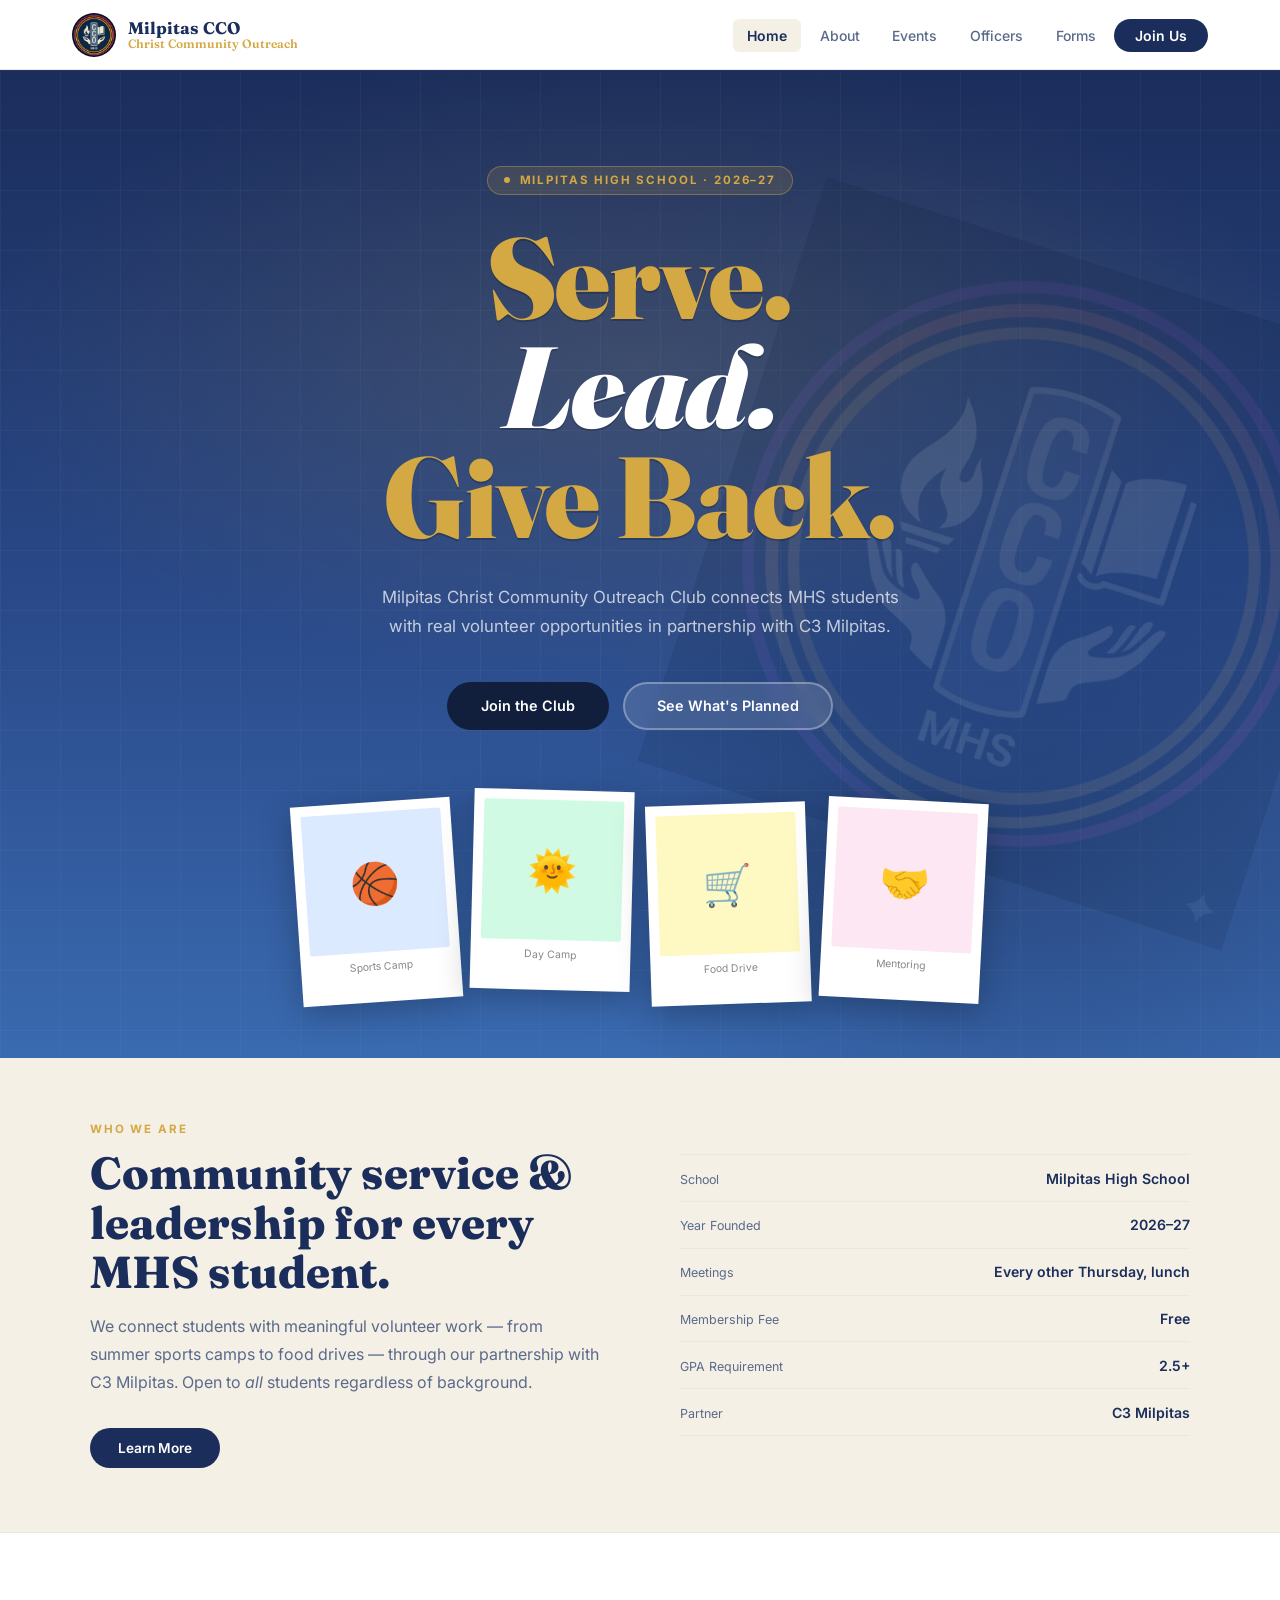
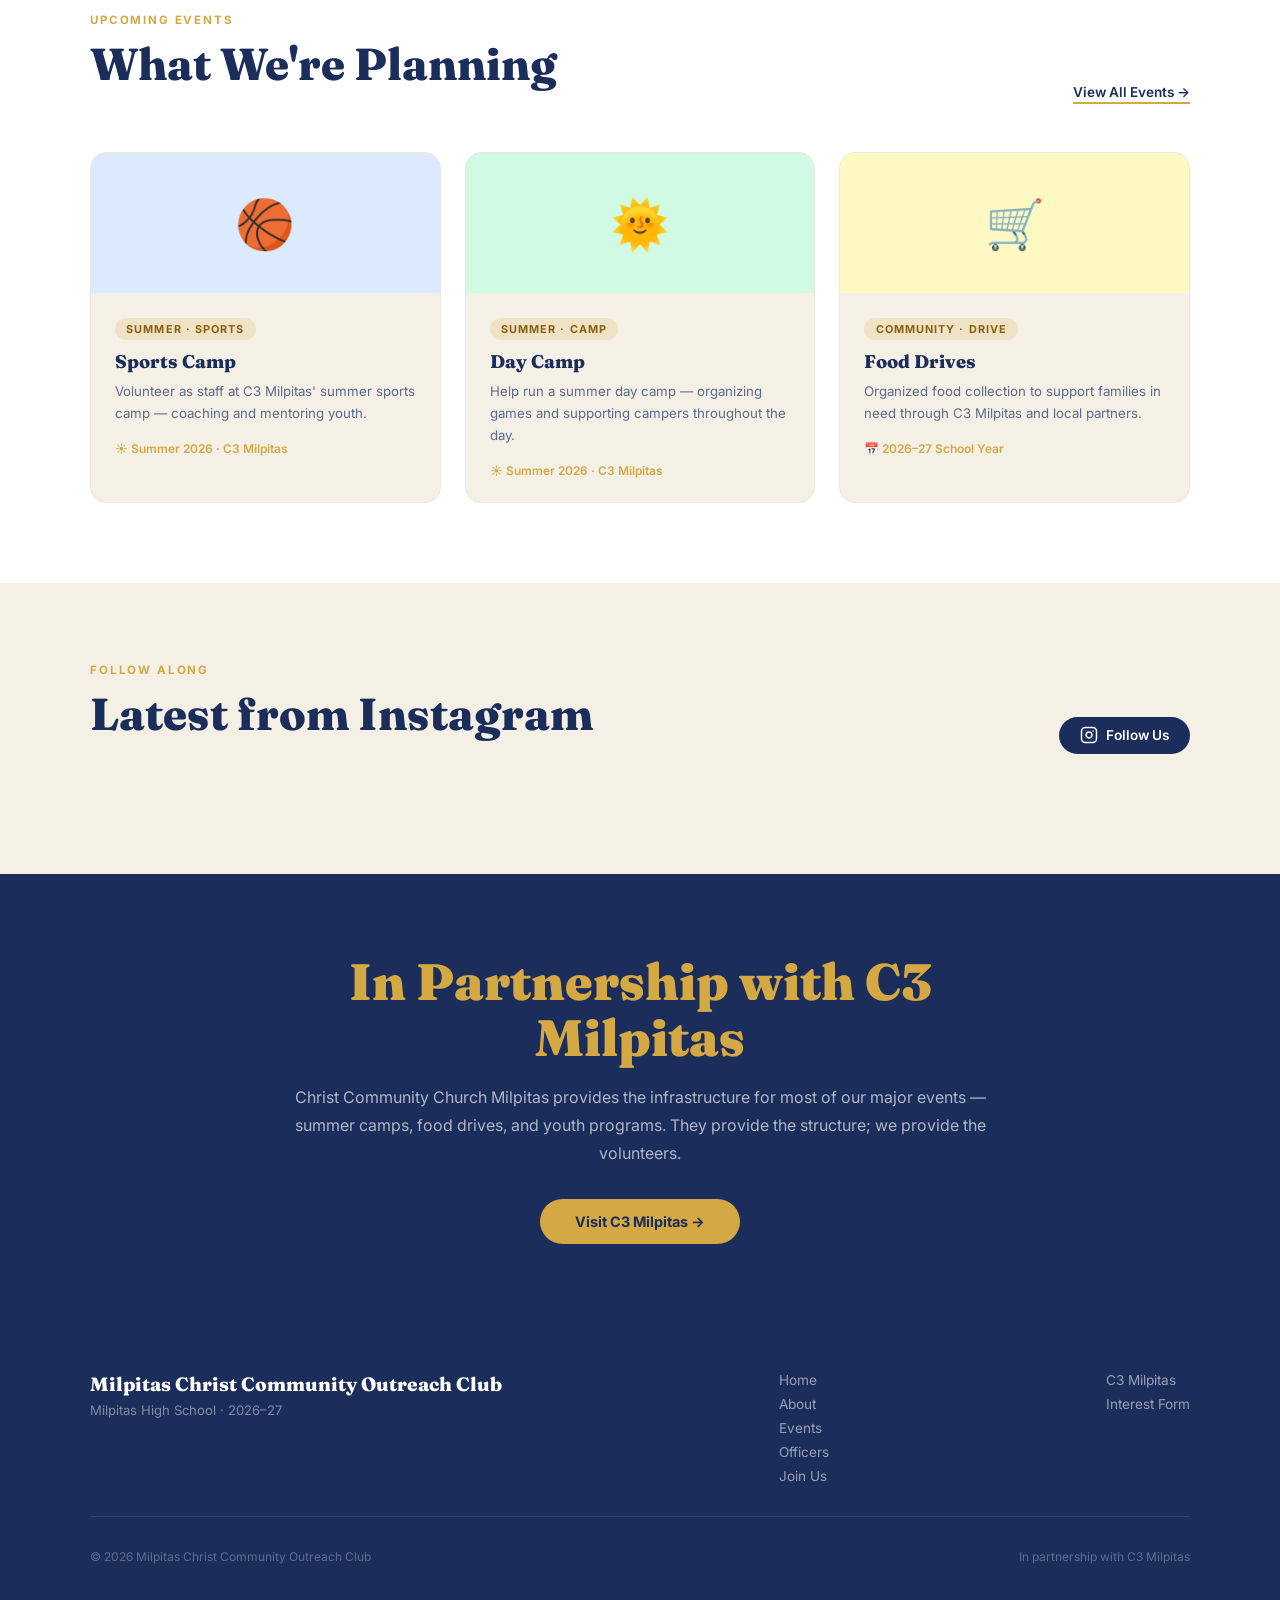
==== index.html @ 33ef975d "Initial commit — Milpitas CCO website" ====
<!DOCTYPE html>
<html lang="en">
<head>
<meta charset="UTF-8"/><meta name="viewport" content="width=device-width,initial-scale=1.0"/>
<title>Milpitas Christ Community Outreach Club</title>
<link rel="preconnect" href="https://fonts.googleapis.com"/>
<link rel="preconnect" href="https://fonts.gstatic.com" crossorigin/>
<link href="https://fonts.googleapis.com/css2?family=Fraunces:ital,opsz,wght@0,9..144,400;0,9..144,700;0,9..144,800;0,9..144,900;1,9..144,700&family=Inter:wght@400;500;600;700&display=swap" rel="stylesheet"/>
<link rel="stylesheet" href="nav.css"/>
<style>
/* ── HOME HERO ── */
.home-hero {
  position: relative; min-height: 100vh;
  display: flex; flex-direction: column; align-items: center; justify-content: center;
  text-align: center; padding: 6rem 2rem 4rem; overflow: hidden;
  background: linear-gradient(180deg, #1b2d5b 0%, #2a4a8a 55%, #3a6ab0 100%);
}
.hero-gradient-overlay {
  position: absolute; inset: 0;
  background:
    radial-gradient(ellipse 80% 50% at 50% 30%, rgba(212,168,67,0.15) 0%, transparent 65%),
    radial-gradient(ellipse 60% 60% at 80% 80%, rgba(27,45,91,0.4) 0%, transparent 60%);
  pointer-events: none;
}
/* subtle grid */
.hero-grid {
  position: absolute; inset: 0;
  background-image: linear-gradient(rgba(255,255,255,0.03) 1px, transparent 1px),
                    linear-gradient(90deg, rgba(255,255,255,0.03) 1px, transparent 1px);
  background-size: 60px 60px;
  pointer-events: none;
}
/* big logo watermark behind hero text */
.hero-bg-logo {
  position: absolute;
  width: clamp(320px, 48vw, 700px);
  height: auto;
  right: -4vw;
  top: 50%;
  transform: translateY(-50%) rotate(18deg);
  opacity: 0.09;
  pointer-events: none;
  user-select: none;
  filter: drop-shadow(0 0 60px rgba(212,168,67,0.25));
}
.hero-eyebrow {
  display: inline-flex; align-items: center; gap: 0.6rem;
  background: rgba(212,168,67,0.15); border: 1px solid rgba(212,168,67,0.4);
  color: var(--gold); font-size: 0.72rem; font-weight: 700;
  letter-spacing: 0.16em; text-transform: uppercase;
  padding: 0.4rem 1rem; border-radius: 999px;
  margin-bottom: 1.75rem; position: relative;
}
.hero-dot { width: 6px; height: 6px; border-radius: 50%; background: var(--gold); }
.home-hero h1 {
  font-family: 'Fraunces', serif;
  font-size: clamp(3.5rem, 9vw, 8rem);
  font-weight: 900; line-height: 0.95; letter-spacing: -0.01em;
  color: var(--gold);
  text-shadow: 0 2px 0 rgba(0,0,0,0.2);
  position: relative; margin-bottom: 0.25rem;
}
.home-hero h1 .line2 { color: #fff; display: block; font-style: italic; }
.home-hero h1 .line3 { color: var(--gold); display: block; }
.hero-sub {
  color: rgba(255,255,255,0.72); font-size: 1.05rem;
  max-width: 520px; line-height: 1.75; margin: 1.75rem auto 0;
  position: relative;
}
.hero-buttons {
  display: flex; gap: 0.875rem; margin-top: 2.5rem;
  justify-content: center; flex-wrap: wrap; position: relative;
}
.btn-navy {
  background: var(--navy-d); color: #fff;
  font-size: 0.9rem; font-weight: 600;
  padding: 0.85rem 2rem; border-radius: 999px;
  text-decoration: none; transition: background 0.2s, transform 0.2s;
  border: 2px solid transparent;
}
.btn-navy:hover { background: #0d1830; transform: translateY(-1px); }
.btn-ghost-white {
  background: rgba(255,255,255,0.12); color: #fff;
  font-size: 0.9rem; font-weight: 600;
  padding: 0.85rem 2rem; border-radius: 999px;
  text-decoration: none; border: 2px solid rgba(255,255,255,0.3);
  transition: background 0.2s, border-color 0.2s, transform 0.2s;
  backdrop-filter: blur(8px);
}
.btn-ghost-white:hover { background: rgba(255,255,255,0.2); border-color: rgba(255,255,255,0.55); transform: translateY(-1px); }

/* polaroid strip */
.polaroid-strip {
  position: relative; display: flex; gap: 1rem;
  justify-content: center; align-items: flex-end;
  margin-top: 4rem; pointer-events: none;
}
.polaroid {
  background: #fff; padding: 0.6rem 0.6rem 1.8rem;
  box-shadow: 0 8px 32px rgba(0,0,0,0.25);
  width: 160px;
}
.polaroid:nth-child(1) { transform: rotate(-4deg) translateY(8px); }
.polaroid:nth-child(2) { transform: rotate(1.5deg) translateY(-4px); }
.polaroid:nth-child(3) { transform: rotate(-2deg) translateY(10px); }
.polaroid:nth-child(4) { transform: rotate(3deg) translateY(6px); }
.polaroid-img {
  width: 100%; aspect-ratio: 1;
  border-radius: 2px; overflow: hidden;
  display: flex; align-items: center; justify-content: center;
  font-size: 2.5rem;
}
.polaroid-label { font-size: 0.65rem; color: #888; text-align: center; margin-top: 0.5rem; font-family: 'Inter', sans-serif; }

/* ── ABOUT STRIP ── */
.about-strip {
  background: var(--cream); padding: 4rem 2rem;
  border-bottom: 1px solid var(--cream2);
}
.about-strip-inner {
  max-width: 1100px; margin: 0 auto;
  display: grid; grid-template-columns: 1fr 1fr; gap: 5rem; align-items: center;
}
.about-strip-text .section-title { margin-bottom: 1rem; }
.about-strip-text .section-desc { margin-bottom: 1.5rem; }
.btn-navy-sm {
  display: inline-block; background: var(--navy); color: #fff;
  font-size: 0.85rem; font-weight: 600;
  padding: 0.75rem 1.75rem; border-radius: 999px;
  text-decoration: none; transition: background 0.2s;
}
.btn-navy-sm:hover { background: var(--navy-d); }
.about-strip-facts { display: flex; flex-direction: column; gap: 0; }
.fact-row {
  display: flex; justify-content: space-between; align-items: baseline;
  padding: 0.9rem 0; border-bottom: 1px solid var(--cream2);
  font-size: 0.88rem;
}
.fact-row:first-child { border-top: 1px solid var(--cream2); }
.fact-label { color: var(--muted); font-size: 0.78rem; }
.fact-val { color: var(--navy); font-weight: 600; text-align: right; max-width: 200px; }

/* ── EVENTS PREVIEW ── */
.events-preview { background: var(--white); padding: 5rem 2rem; }
.events-preview-inner { max-width: 1100px; margin: 0 auto; }
.events-header { display: flex; justify-content: space-between; align-items: flex-end; margin-bottom: 3rem; flex-wrap: wrap; gap: 1rem; }
.view-all { color: var(--navy); font-size: 0.85rem; font-weight: 600; text-decoration: none; border-bottom: 2px solid var(--gold); padding-bottom: 2px; }
.cards-grid { display: grid; grid-template-columns: repeat(3,1fr); gap: 1.5rem; }
.event-card {
  background: var(--cream); border-radius: 16px;
  overflow: hidden;
  transition: transform 0.25s, box-shadow 0.25s;
  border: 1px solid var(--cream2);
}
.event-card:hover { transform: translateY(-6px); box-shadow: 0 20px 48px rgba(27,45,91,0.12); }
.event-card-color {
  height: 140px;
  display: flex; align-items: center; justify-content: center;
  font-size: 3rem;
}
.event-card-body { padding: 1.5rem; }
.event-tag {
  display: inline-block;
  background: rgba(212,168,67,0.2); color: #8a6010;
  font-size: 0.68rem; font-weight: 700; letter-spacing: 0.1em; text-transform: uppercase;
  padding: 0.25rem 0.7rem; border-radius: 999px; margin-bottom: 0.6rem;
}
.event-card-title { font-family: 'Fraunces', serif; font-size: 1.15rem; font-weight: 800; color: var(--navy); margin-bottom: 0.5rem; }
.event-card-desc { font-size: 0.83rem; color: var(--muted); line-height: 1.65; }
.event-card-when { margin-top: 1rem; font-size: 0.75rem; color: var(--gold); font-weight: 600; }

/* ── PARTNER BANNER ── */
.partner-banner {
  background: var(--navy); padding: 5rem 2rem; text-align: center;
}
.partner-banner-inner { max-width: 700px; margin: 0 auto; }
.partner-banner h2 {
  font-family: 'Fraunces', serif;
  font-size: clamp(2rem, 4vw, 3.2rem);
  font-weight: 900; color: var(--gold);
  margin-bottom: 1rem; line-height: 1.1;
}
.partner-banner p { color: rgba(255,255,255,0.65); font-size: 1rem; line-height: 1.75; margin-bottom: 2rem; }
.btn-gold {
  display: inline-block; background: var(--gold); color: var(--navy);
  font-size: 0.9rem; font-weight: 700;
  padding: 0.9rem 2.2rem; border-radius: 999px;
  text-decoration: none; transition: background 0.2s, transform 0.2s;
}
.btn-gold:hover { background: var(--gold-lt); transform: translateY(-1px); }

/* ── INSTAGRAM ── */
.insta-header {
  display: flex; justify-content: space-between; align-items: flex-end;
  margin-bottom: 2.5rem; flex-wrap: wrap; gap: 1rem;
}
.insta-follow-btn {
  display: inline-flex; align-items: center; gap: 0.5rem;
  background: var(--navy); color: #fff;
  font-size: 0.85rem; font-weight: 600;
  padding: 0.6rem 1.3rem; border-radius: 999px;
  text-decoration: none; transition: background 0.2s;
}
.insta-follow-btn:hover { background: var(--navy-d); }
.insta-grid {
  display: grid; grid-template-columns: 1fr 1fr; gap: 1.5rem;
  align-items: start;
}
.insta-embed-wrap {
  border-radius: 16px; overflow: hidden;
  box-shadow: 0 4px 24px rgba(27,45,91,0.1);
}
/* override Instagram iframe default centering */
.insta-embed-wrap .instagram-media {
  margin: 0 !important;
  width: 100% !important;
  max-width: 100% !important;
  border-radius: 16px !important;
}

/* ── RESPONSIVE ── */
@media (max-width: 900px) {
  .about-strip-inner { grid-template-columns: 1fr; gap: 2.5rem; }
  .cards-grid { grid-template-columns: 1fr 1fr; }
  .polaroid-strip { display: none; }
  .insta-grid { grid-template-columns: 1fr; }
}
@media (max-width: 600px) {
  .cards-grid { grid-template-columns: 1fr; }
}
</style>
</head>
<body>

<!-- NAV -->
<nav class="site-nav">
  <div class="nav-inner">
    <a href="index.html" class="nav-logo">
      <img src="logo.png" class="nav-logo-icon" alt="CCO Logo" style="width:44px;height:44px;border-radius:50%;object-fit:cover;background:#1b2d5b;">
      <div class="nav-logo-text">Milpitas CCO <span>Christ Community Outreach</span></div>
    </a>
    <ul class="nav-links">
      <li><a href="index.html" class="active">Home</a></li>
      <li><a href="about.html">About</a></li>
      <li><a href="events.html">Events</a></li>
      <li><a href="officers.html">Officers</a></li>
      <li><a href="forms.html">Forms</a></li>
      <li><a href="join.html" class="nav-cta">Join Us</a></li>
    </ul>
    <button class="nav-hamburger" onclick="document.getElementById('mobileMenu').classList.toggle('open')">
      <span></span><span></span><span></span>
    </button>
  </div>
</nav>
<div class="mobile-menu" id="mobileMenu">
  <a href="index.html">Home</a>
  <a href="about.html">About</a>
  <a href="events.html">Events</a>
  <a href="officers.html">Officers</a>
  <a href="forms.html">Forms</a>
  <a href="join.html">Join Us</a>
</div>

<div class="page-body">

  <!-- HERO -->
  <div class="home-hero">
    <div class="hero-gradient-overlay"></div>
    <div class="hero-grid"></div>
    <!-- Big tilted logo in background -->
    <img src="logo.png" class="hero-bg-logo" alt="" aria-hidden="true"/>
    <div class="hero-eyebrow"><span class="hero-dot"></span>Milpitas High School · 2026–27</div>
    <h1>
      Serve.
      <span class="line2">Lead.</span>
      <span class="line3">Give Back.</span>
    </h1>
    <p class="hero-sub">Milpitas Christ Community Outreach Club connects MHS students with real volunteer opportunities in partnership with C3 Milpitas.</p>
    <div class="hero-buttons">
      <a href="join.html" class="btn-navy">Join the Club</a>
      <a href="events.html" class="btn-ghost-white">See What's Planned</a>
    </div>
    <div class="polaroid-strip">
      <div class="polaroid">
        <div class="polaroid-img" style="background:#dbeafe">🏀</div>
        <div class="polaroid-label">Sports Camp</div>
      </div>
      <div class="polaroid">
        <div class="polaroid-img" style="background:#d1fae5">🌞</div>
        <div class="polaroid-label">Day Camp</div>
      </div>
      <div class="polaroid">
        <div class="polaroid-img" style="background:#fef9c3">🛒</div>
        <div class="polaroid-label">Food Drive</div>
      </div>
      <div class="polaroid">
        <div class="polaroid-img" style="background:#fce7f3">🤝</div>
        <div class="polaroid-label">Mentoring</div>
      </div>
    </div>
  </div>

  <!-- ABOUT STRIP -->
  <div class="about-strip">
    <div class="about-strip-inner">
      <div class="about-strip-text reveal">
        <div class="section-label">Who We Are</div>
        <h2 class="section-title">Community service &amp; leadership for every MHS student.</h2>
        <p class="section-desc">We connect students with meaningful volunteer work — from summer sports camps to food drives — through our partnership with C3 Milpitas. Open to <em>all</em> students regardless of background.</p>
        <a href="about.html" class="btn-navy-sm" style="margin-top:0.5rem">Learn More</a>
      </div>
      <div class="about-strip-facts reveal reveal-delay-2">
        <div class="fact-row"><span class="fact-label">School</span><span class="fact-val">Milpitas High School</span></div>
        <div class="fact-row"><span class="fact-label">Year Founded</span><span class="fact-val">2026–27</span></div>
        <div class="fact-row"><span class="fact-label">Meetings</span><span class="fact-val">Every other Thursday, lunch</span></div>
        <div class="fact-row"><span class="fact-label">Membership Fee</span><span class="fact-val">Free</span></div>
        <div class="fact-row"><span class="fact-label">GPA Requirement</span><span class="fact-val">2.5+</span></div>
        <div class="fact-row"><span class="fact-label">Partner</span><span class="fact-val">C3 Milpitas</span></div>
      </div>
    </div>
  </div>

  <!-- EVENTS PREVIEW -->
  <div class="events-preview">
    <div class="events-preview-inner">
      <div class="events-header reveal">
        <div>
          <div class="section-label">Upcoming Events</div>
          <h2 class="section-title">What We're Planning</h2>
        </div>
        <a href="events.html" class="view-all">View All Events →</a>
      </div>
      <div class="cards-grid">
        <div class="event-card reveal reveal-delay-1">
          <div class="event-card-color" style="background:#dbeafe">🏀</div>
          <div class="event-card-body">
            <div class="event-tag">Summer · Sports</div>
            <div class="event-card-title">Sports Camp</div>
            <div class="event-card-desc">Volunteer as staff at C3 Milpitas' summer sports camp — coaching and mentoring youth.</div>
            <div class="event-card-when">☀ Summer 2026 · C3 Milpitas</div>
          </div>
        </div>
        <div class="event-card reveal reveal-delay-2">
          <div class="event-card-color" style="background:#d1fae5">🌞</div>
          <div class="event-card-body">
            <div class="event-tag">Summer · Camp</div>
            <div class="event-card-title">Day Camp</div>
            <div class="event-card-desc">Help run a summer day camp — organizing games and supporting campers throughout the day.</div>
            <div class="event-card-when">☀ Summer 2026 · C3 Milpitas</div>
          </div>
        </div>
        <div class="event-card reveal reveal-delay-3">
          <div class="event-card-color" style="background:#fef9c3">🛒</div>
          <div class="event-card-body">
            <div class="event-tag">Community · Drive</div>
            <div class="event-card-title">Food Drives</div>
            <div class="event-card-desc">Organized food collection to support families in need through C3 Milpitas and local partners.</div>
            <div class="event-card-when">📅 2026–27 School Year</div>
          </div>
        </div>
      </div>
    </div>
  </div>

  <!-- INSTAGRAM -->
  <div class="section-cream">
    <div class="container">
      <div class="insta-header reveal">
        <div>
          <div class="section-label">Follow Along</div>
          <h2 class="section-title">Latest from Instagram</h2>
        </div>
        <a href="https://www.instagram.com/" target="_blank" rel="noopener" class="insta-follow-btn">
          <svg width="18" height="18" viewBox="0 0 24 24" fill="none" stroke="currentColor" stroke-width="2" stroke-linecap="round" stroke-linejoin="round"><rect x="2" y="2" width="20" height="20" rx="5" ry="5"/><path d="M16 11.37A4 4 0 1 1 12.63 8 4 4 0 0 1 16 11.37z"/><line x1="17.5" y1="6.5" x2="17.51" y2="6.5"/></svg>
          Follow Us
        </a>
      </div>
      <div class="insta-grid reveal reveal-delay-1">
        <div class="insta-embed-wrap">
          <blockquote
            class="instagram-media"
            data-instgrm-captioned
            data-instgrm-permalink="https://www.instagram.com/p/DY83HFmlHMj/"
            data-instgrm-version="14"
            style="background:#FFF;border:0;border-radius:16px;box-shadow:0 4px 24px rgba(27,45,91,0.1);margin:0;max-width:100%;min-width:280px;padding:0;width:100%;">
          </blockquote>
        </div>
        <div class="insta-embed-wrap">
          <blockquote
            class="instagram-media"
            data-instgrm-captioned
            data-instgrm-permalink="https://www.instagram.com/p/DYIO8cVD854/"
            data-instgrm-version="14"
            style="background:#FFF;border:0;border-radius:16px;box-shadow:0 4px 24px rgba(27,45,91,0.1);margin:0;max-width:100%;min-width:280px;padding:0;width:100%;">
          </blockquote>
        </div>
      </div>
    </div>
  </div>

  <!-- PARTNER BANNER -->
  <div class="partner-banner">
    <div class="partner-banner-inner reveal">
      <h2>In Partnership with C3 Milpitas</h2>
      <p>Christ Community Church Milpitas provides the infrastructure for most of our major events — summer camps, food drives, and youth programs. They provide the structure; we provide the volunteers.</p>
      <a href="https://c3milpitas.org" target="_blank" rel="noopener" class="btn-gold">Visit C3 Milpitas →</a>
    </div>
  </div>

  <!-- FOOTER -->
  <footer class="site-footer">
    <div class="footer-inner">
      <div class="footer-brand">
        <div class="footer-name">Milpitas Christ Community Outreach Club</div>
        <p>Milpitas High School · 2026–27</p>
      </div>
      <div class="footer-links">
        <a href="index.html">Home</a>
        <a href="about.html">About</a>
        <a href="events.html">Events</a>
        <a href="officers.html">Officers</a>
        <a href="join.html">Join Us</a>
      </div>
      <div class="footer-links">
        <a href="https://c3milpitas.org" target="_blank">C3 Milpitas</a>
        <a href="https://forms.gle/GYV1B9uts7ayfusT8" target="_blank">Interest Form</a>
      </div>
    </div>
    <div class="footer-bottom">
      <span>© 2026 Milpitas Christ Community Outreach Club</span>
      <span>In partnership with C3 Milpitas</span>
    </div>
  </footer>

</div><!-- /page-body -->

<script>
const io = new IntersectionObserver(entries => {
  entries.forEach(e => { if (e.isIntersecting) { e.target.classList.add('up'); io.unobserve(e.target); } });
}, { threshold: 0.1 });
document.querySelectorAll('.reveal').forEach(el => io.observe(el));
</script>
<script async src="https://www.instagram.com/embed.js" onload="if(window.instgrm) window.instgrm.Embeds.process();"></script>
</body>
</html>
---- nav.css ----
/* ── SHARED NAV + BASE STYLES ── */
*, *::before, *::after { box-sizing: border-box; margin: 0; padding: 0; }

:root {
  --navy:   #1b2d5b;
  --navy-d: #111e3c;
  --gold:   #d4a843;
  --gold-lt:#f0cc6a;
  --cream:  #f5f0e6;
  --cream2: #ede8de;
  --white:  #ffffff;
  --text:   #1b2d5b;
  --muted:  #5a6a8a;
  --border: rgba(27,45,91,0.1);
}

html { scroll-behavior: smooth; }
body {
  font-family: 'Inter', sans-serif;
  background: var(--white);
  color: var(--text);
  -webkit-font-smoothing: antialiased;
  overflow-x: hidden;
}

/* ── NAV ── */
.site-nav {
  position: fixed; top: 0; left: 0; right: 0; z-index: 200;
  background: var(--white);
  border-bottom: 1px solid var(--border);
  height: 70px;
  display: flex; align-items: center;
}
.nav-inner {
  width: 100%; max-width: 1200px; margin: 0 auto;
  padding: 0 2rem;
  display: flex; align-items: center; justify-content: space-between;
}
.nav-logo {
  display: flex; align-items: center; gap: 0.75rem;
  text-decoration: none;
}
.nav-logo-icon {
  width: 44px; height: 44px;
  background: linear-gradient(135deg, var(--navy), var(--navy-d));
  border-radius: 50%;
  display: flex; align-items: center; justify-content: center;
  font-size: 1.3rem;
}
.nav-logo-text {
  font-family: 'Fraunces', serif;
  font-size: 1.05rem; font-weight: 700;
  color: var(--navy); line-height: 1.1;
}
.nav-logo-text span { color: var(--gold); display: block; font-size: 0.75rem; font-weight: 600; }

.nav-links {
  display: flex; align-items: center; gap: 0.25rem; list-style: none;
}
.nav-links a {
  color: var(--muted); text-decoration: none;
  font-size: 0.875rem; font-weight: 500;
  padding: 0.5rem 0.9rem; border-radius: 6px;
  transition: color 0.2s, background 0.2s;
}
.nav-links a:hover, .nav-links a.active {
  color: var(--navy); background: var(--cream);
}
.nav-links a.active { font-weight: 600; }
.nav-cta {
  background: var(--navy) !important;
  color: var(--white) !important;
  border-radius: 999px !important;
  padding: 0.5rem 1.3rem !important;
  font-weight: 600 !important;
  transition: background 0.2s !important;
}
.nav-cta:hover { background: var(--navy-d) !important; }

.nav-hamburger {
  display: none; flex-direction: column; gap: 5px;
  cursor: pointer; padding: 0.5rem; background: none; border: none;
}
.nav-hamburger span {
  display: block; width: 22px; height: 2px;
  background: var(--navy); border-radius: 2px;
  transition: all 0.3s;
}

/* mobile menu */
.mobile-menu {
  display: none; position: fixed; inset: 70px 0 0 0;
  background: var(--white); z-index: 150;
  flex-direction: column; padding: 2rem;
  border-top: 1px solid var(--border);
}
.mobile-menu.open { display: flex; }
.mobile-menu a {
  color: var(--navy); text-decoration: none;
  font-size: 1.2rem; font-weight: 600;
  padding: 1rem 0; border-bottom: 1px solid var(--border);
  font-family: 'Fraunces', serif;
}

/* ── PAGE WRAPPER ── */
.page-body { padding-top: 70px; }

/* ── HERO SHARED ── */
.page-hero {
  background: linear-gradient(160deg, var(--navy) 0%, #2a4a8a 100%);
  padding: 5rem 2rem 4rem;
  text-align: center;
  position: relative; overflow: hidden;
}
.page-hero::before {
  content: ''; position: absolute; inset: 0;
  background: radial-gradient(ellipse 70% 60% at 50% 50%, rgba(212,168,67,0.12) 0%, transparent 70%);
}
.page-hero h1 {
  font-family: 'Fraunces', serif;
  font-size: clamp(2.5rem, 5vw, 4rem);
  font-weight: 900; color: var(--gold);
  position: relative; line-height: 1.05;
}
.page-hero p {
  color: rgba(255,255,255,0.75); font-size: 1.05rem;
  max-width: 500px; margin: 1rem auto 0;
  line-height: 1.7; position: relative;
}

/* ── SECTIONS ── */
.section-white { background: var(--white); padding: 5rem 2rem; }
.section-cream  { background: var(--cream); padding: 5rem 2rem; }
.container { max-width: 1100px; margin: 0 auto; }
.section-label {
  font-size: 0.72rem; font-weight: 700; letter-spacing: 0.16em;
  text-transform: uppercase; color: var(--gold); margin-bottom: 0.75rem;
}
.section-title {
  font-family: 'Fraunces', serif;
  font-size: clamp(1.8rem, 3.5vw, 2.8rem);
  font-weight: 800; color: var(--navy); line-height: 1.1;
  margin-bottom: 1rem;
}
.section-desc {
  color: var(--muted); font-size: 1rem;
  line-height: 1.75; max-width: 560px;
}

/* ── FOOTER ── */
.site-footer {
  background: var(--navy); color: rgba(255,255,255,0.6);
  padding: 3rem 2rem;
}
.footer-inner {
  max-width: 1100px; margin: 0 auto;
  display: flex; justify-content: space-between; align-items: flex-start;
  flex-wrap: wrap; gap: 2rem;
}
.footer-brand .footer-name {
  font-family: 'Fraunces', serif;
  font-size: 1.2rem; font-weight: 800; color: var(--white);
  margin-bottom: 0.35rem;
}
.footer-brand p { font-size: 0.82rem; color: rgba(255,255,255,0.45); }
.footer-links { display: flex; flex-direction: column; gap: 0.5rem; }
.footer-links a {
  color: rgba(255,255,255,0.55); text-decoration: none;
  font-size: 0.85rem; transition: color 0.2s;
}
.footer-links a:hover { color: var(--gold); }
.footer-bottom {
  max-width: 1100px; margin: 2rem auto 0;
  padding-top: 2rem; border-top: 1px solid rgba(255,255,255,0.1);
  font-size: 0.75rem; color: rgba(255,255,255,0.3);
  display: flex; justify-content: space-between; flex-wrap: wrap; gap: 0.5rem;
}

/* ── SCROLL REVEAL ── */
.reveal { opacity: 0; transform: translateY(28px); transition: opacity 0.75s cubic-bezier(.16,1,.3,1), transform 0.75s cubic-bezier(.16,1,.3,1); }
.reveal.up { opacity: 1; transform: none; }
.reveal-delay-1 { transition-delay: 0.1s; }
.reveal-delay-2 { transition-delay: 0.2s; }
.reveal-delay-3 { transition-delay: 0.3s; }
.reveal-delay-4 { transition-delay: 0.4s; }
.reveal-delay-5 { transition-delay: 0.5s; }

/* ── RESPONSIVE ── */
@media (max-width: 768px) {
  .nav-links { display: none; }
  .nav-hamburger { display: flex; }
  .section-white, .section-cream { padding: 3.5rem 1.25rem; }
  .page-hero { padding: 3.5rem 1.25rem 3rem; }
}
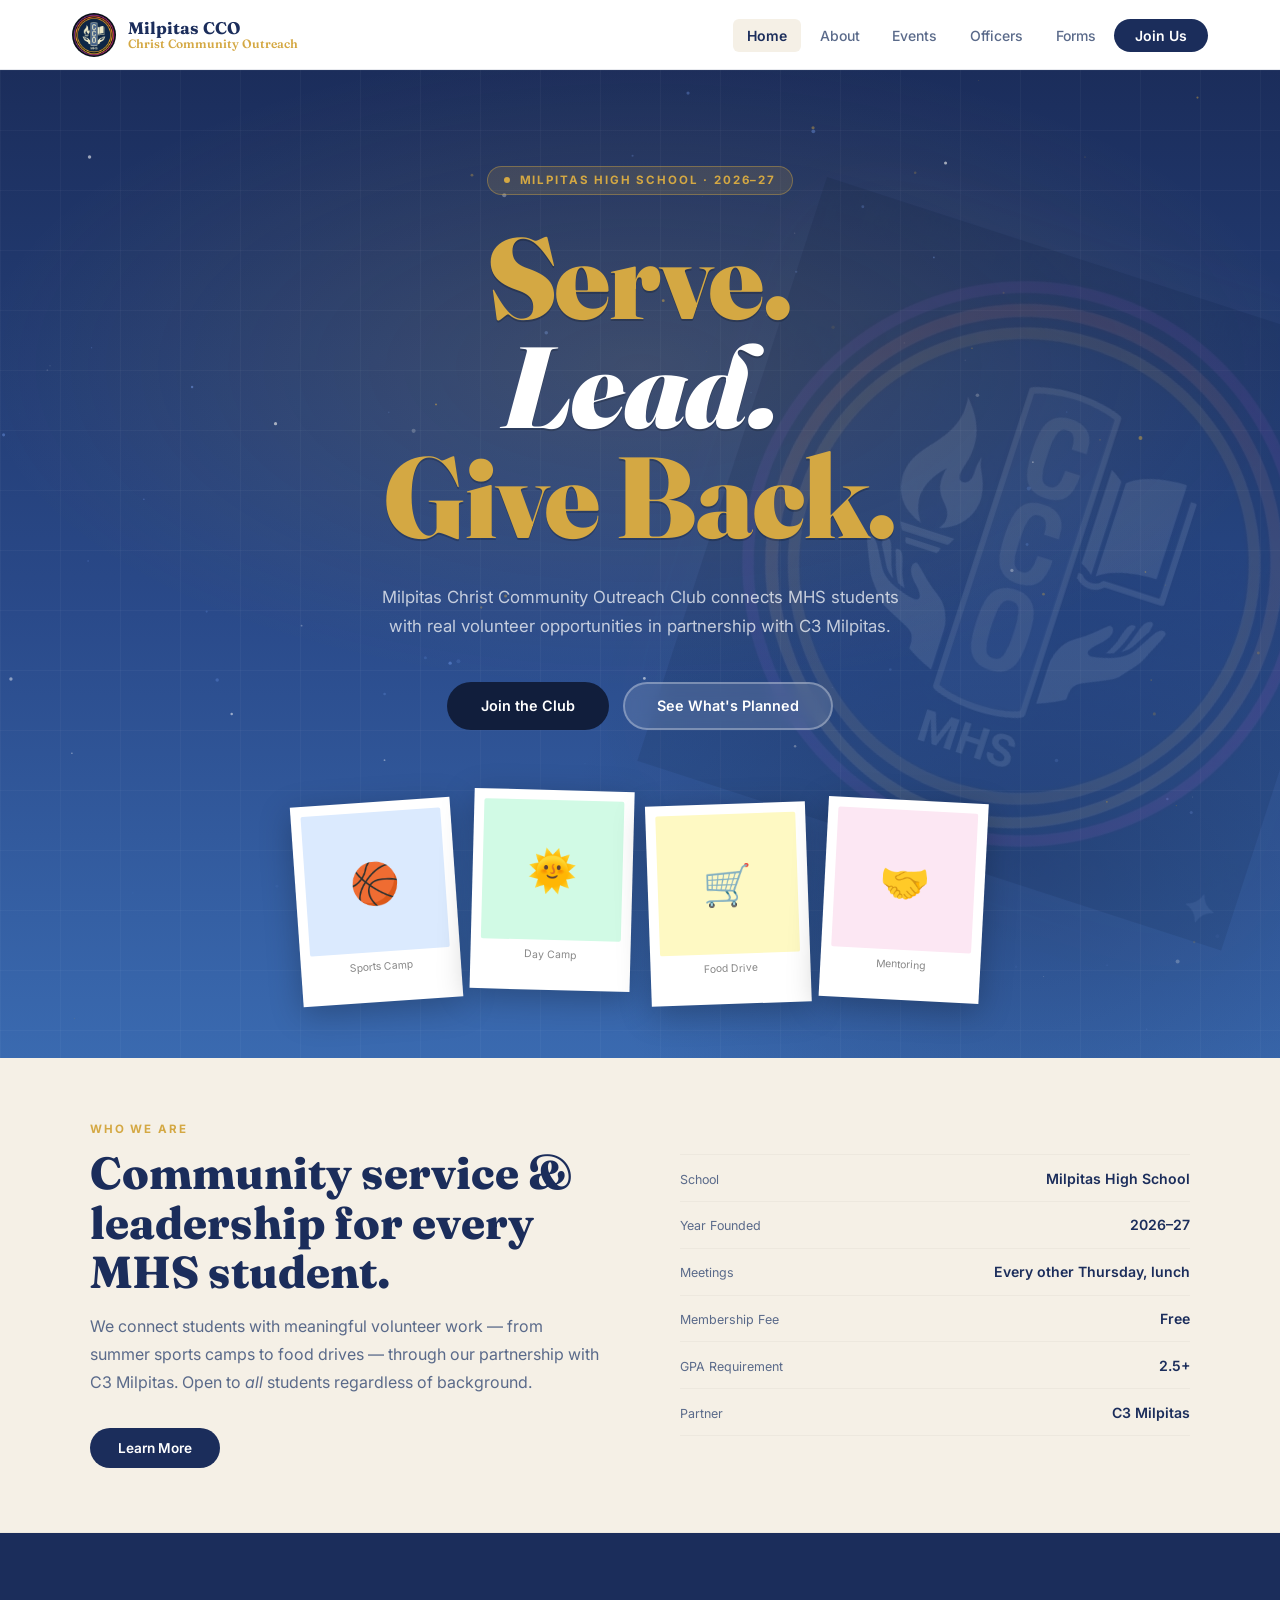
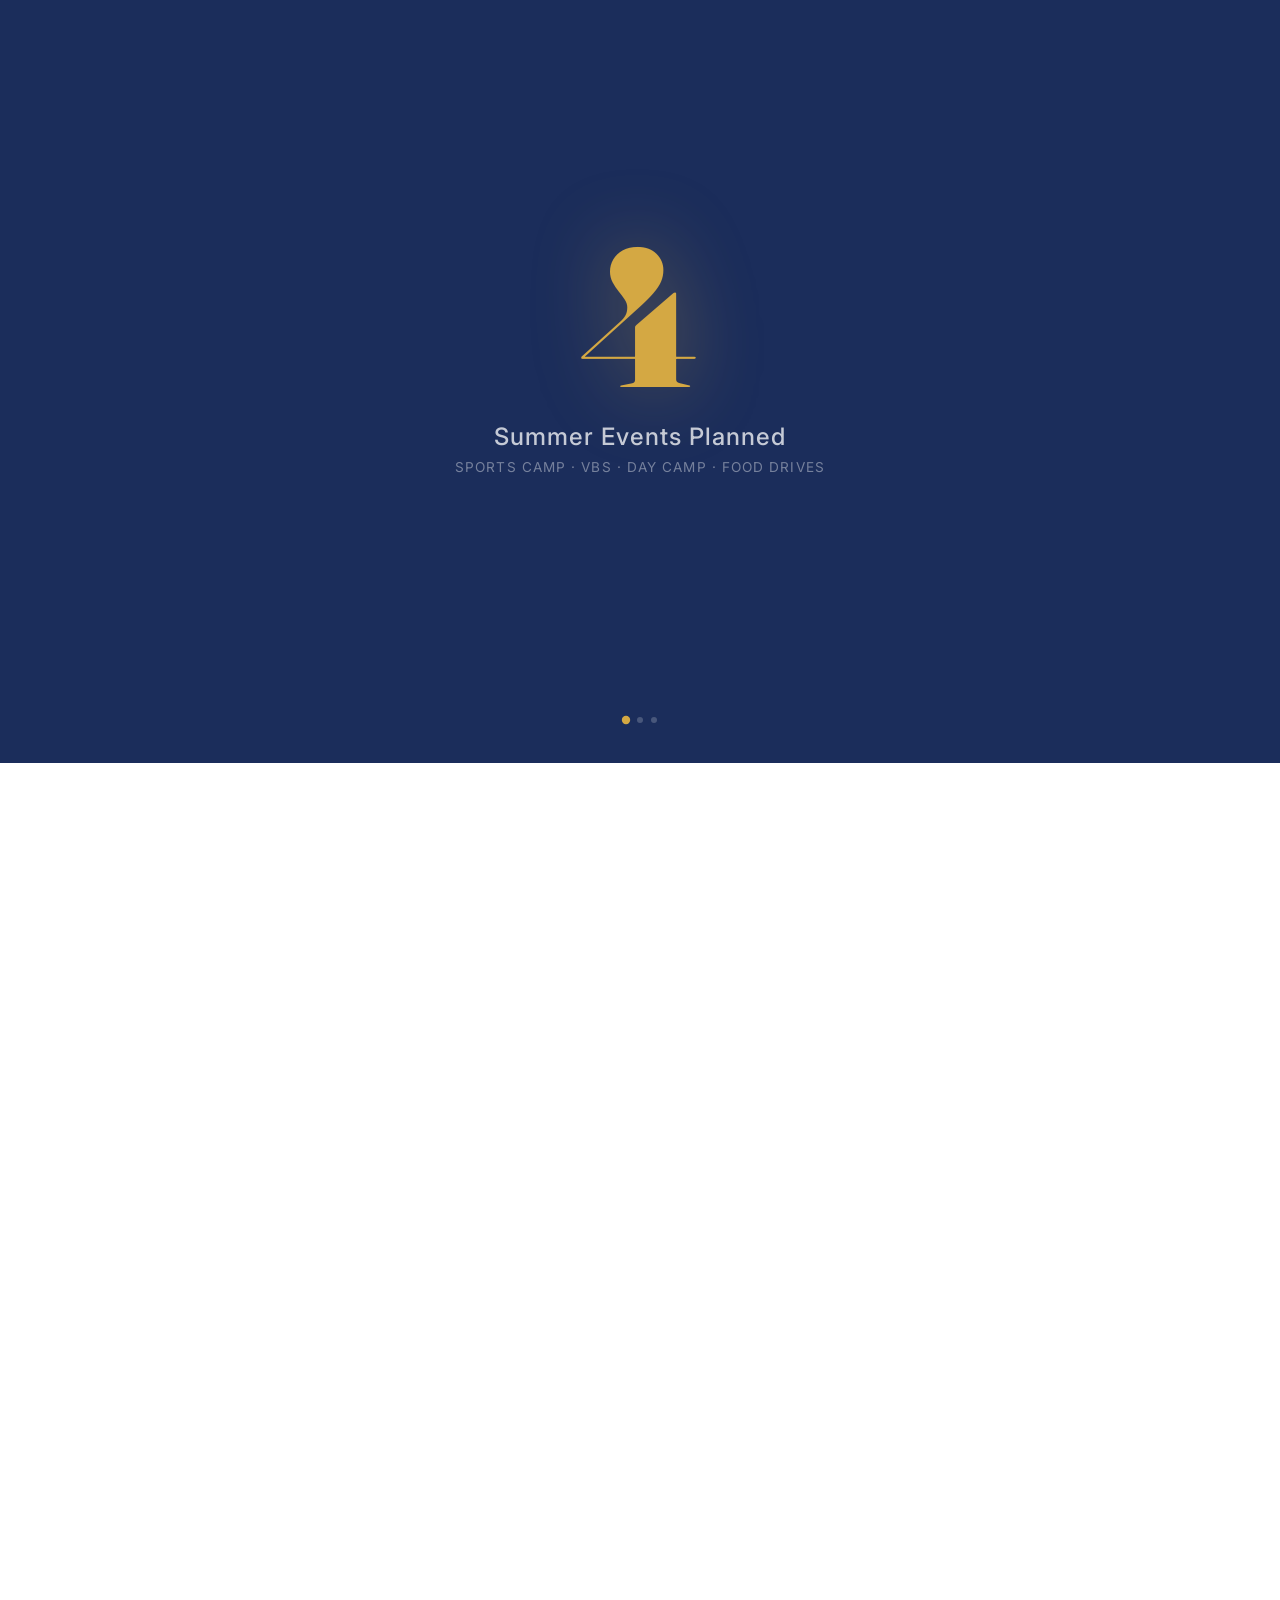
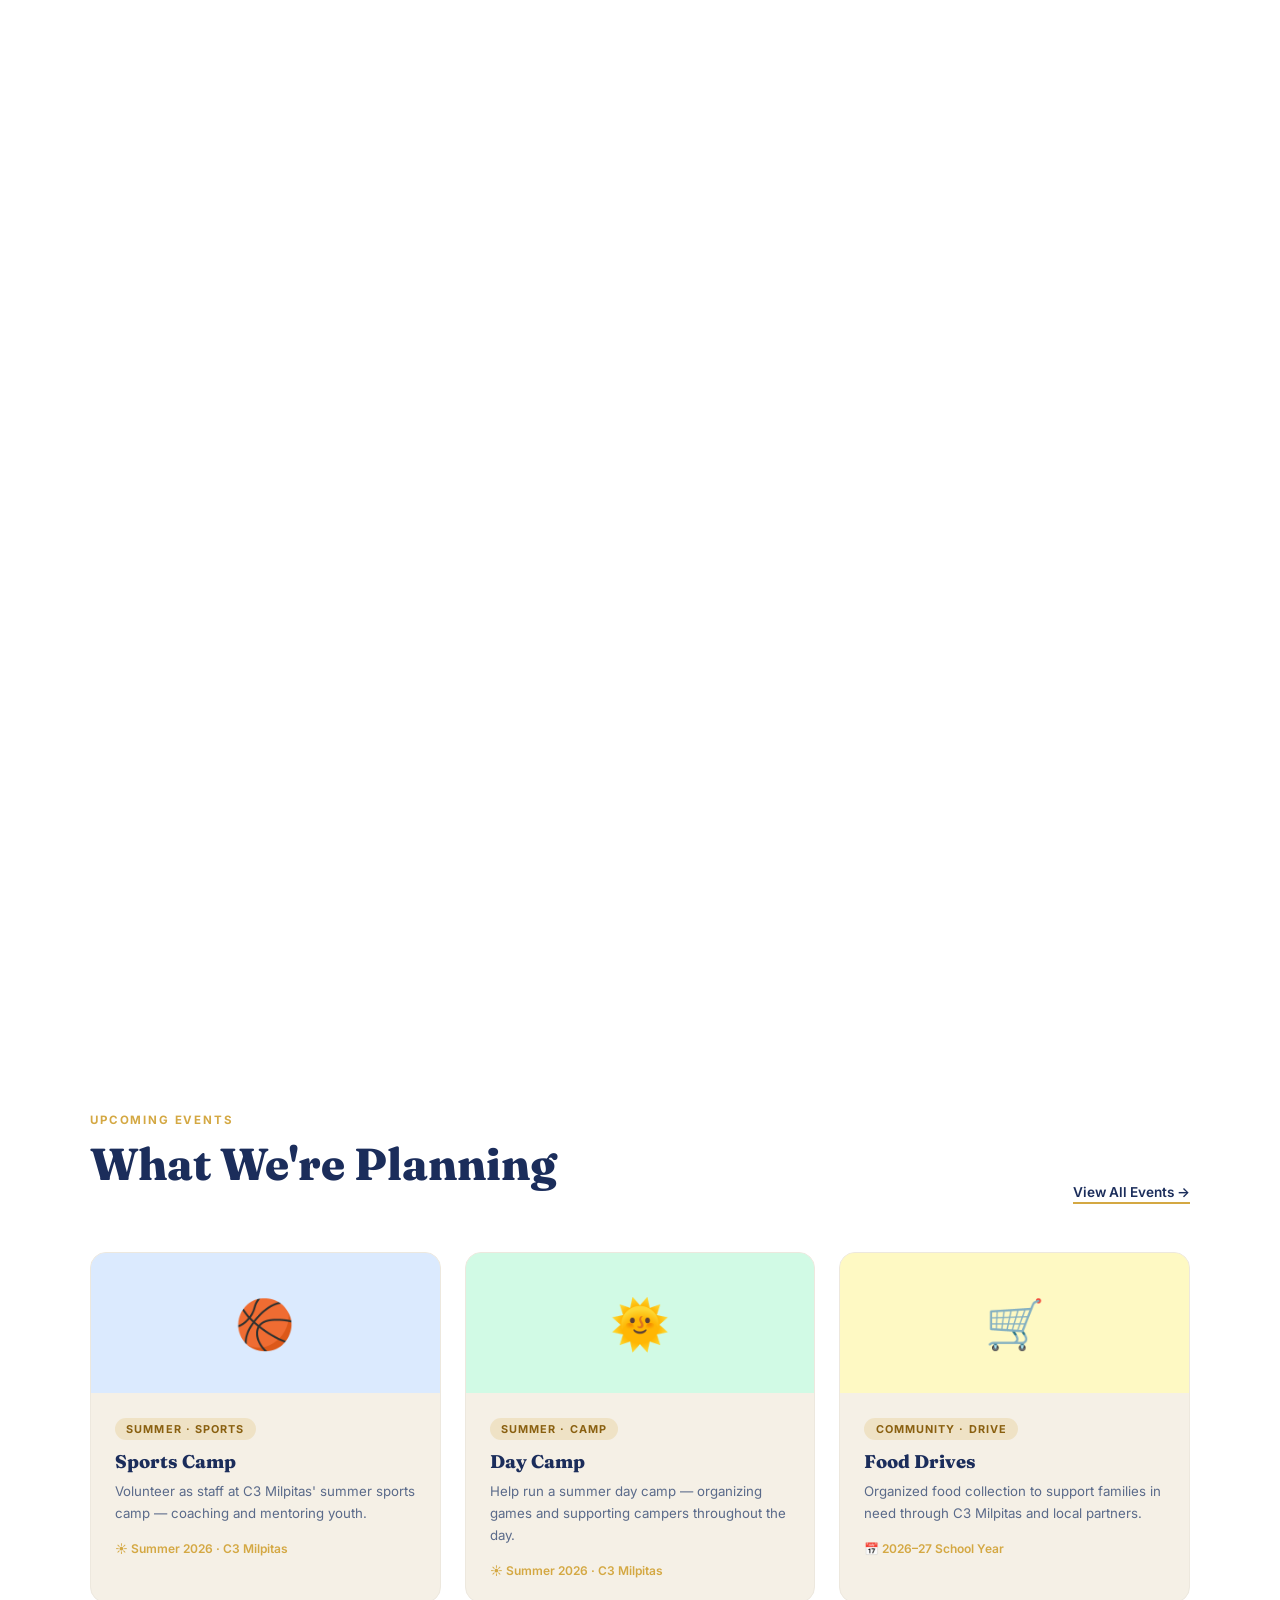
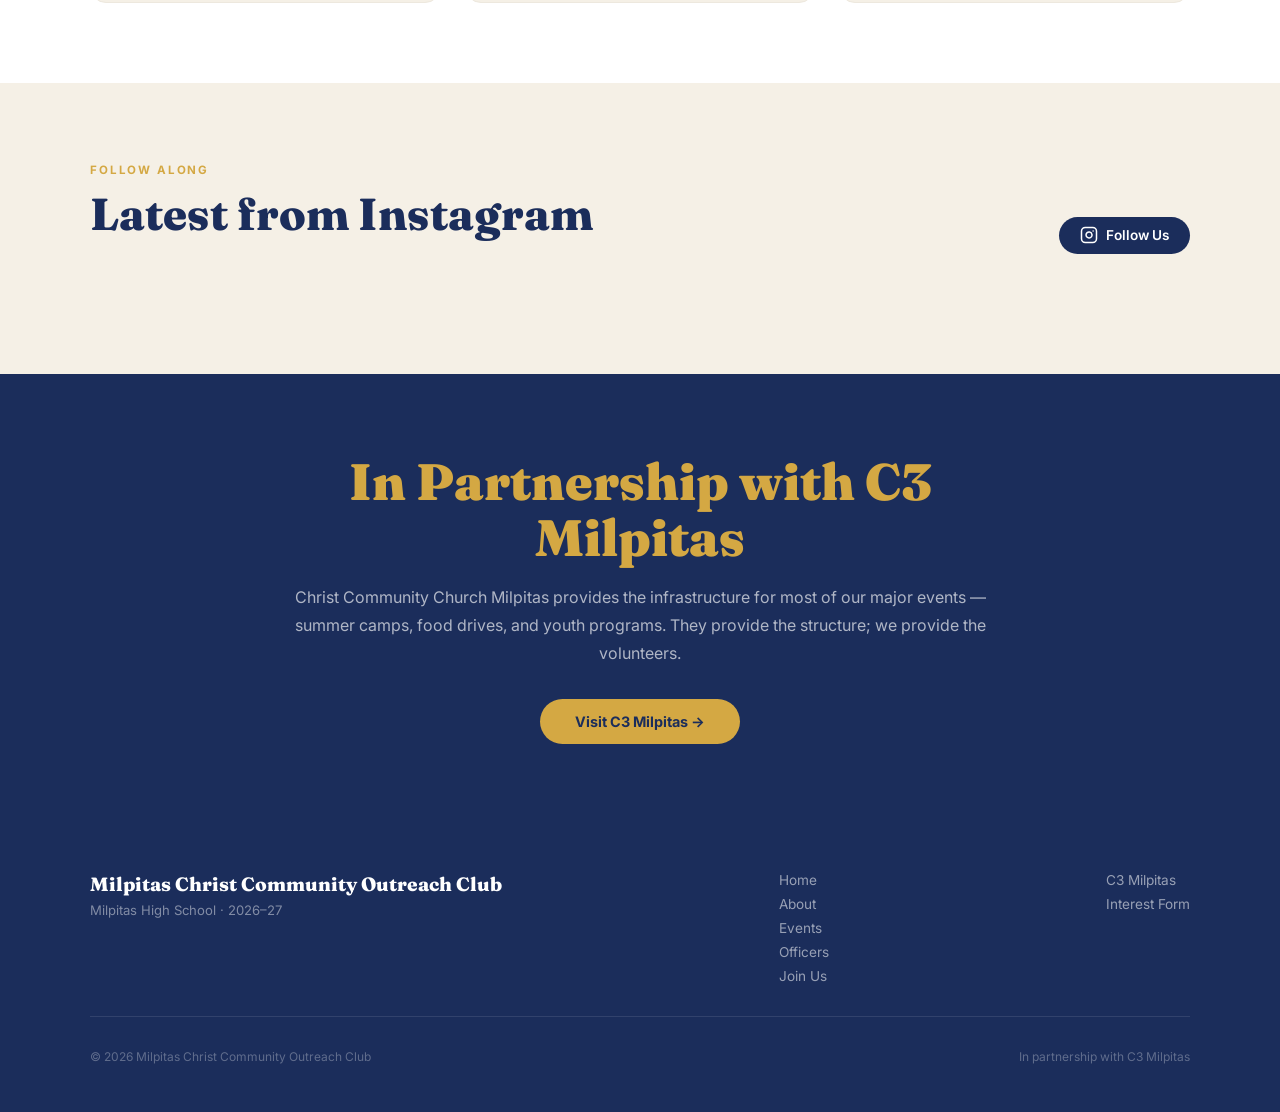
==== commit 670dceb0: "Add canvas particles, mouse parallax, scrollytelling stats, glassmorphism, scroll progress bar" ====
--- a/index.html
+++ b/index.html
@@ -8,6 +8,13 @@
 <link href="https://fonts.googleapis.com/css2?family=Fraunces:ital,opsz,wght@0,9..144,400;0,9..144,700;0,9..144,800;0,9..144,900;1,9..144,700&family=Inter:wght@400;500;600;700&display=swap" rel="stylesheet"/>
 <link rel="stylesheet" href="nav.css"/>
 <style>
+/* ── HERO CANVAS ── */
+.hero-canvas {
+  position: absolute; inset: 0;
+  width: 100%; height: 100%;
+  pointer-events: none; z-index: 0;
+}
+
 /* ── HOME HERO ── */
 .home-hero {
   position: relative; min-height: 100vh;
@@ -233,6 +240,7 @@
 <body>
 
 <!-- NAV -->
+<div class="scroll-progress" id="sp"></div>
 <nav class="site-nav">
   <div class="nav-inner">
     <a href="index.html" class="nav-logo">
@@ -265,6 +273,7 @@
 
   <!-- HERO -->
   <div class="home-hero">
+    <canvas class="hero-canvas" id="heroCanvas"></canvas>
     <div class="hero-gradient-overlay"></div>
     <div class="hero-grid"></div>
     <!-- Big tilted logo in background -->
@@ -320,6 +329,32 @@
     </div>
   </div>
 
+  <!-- SCROLLYTELLING STATS -->
+  <div class="scrolly-section" id="scrollySection">
+    <div class="scrolly-sticky" id="scrollySticky">
+      <div class="scrolly-panel active" id="panel0">
+        <div class="scrolly-num">4</div>
+        <div class="scrolly-label">Summer Events Planned</div>
+        <div class="scrolly-sublabel">Sports Camp · VBS · Day Camp · Food Drives</div>
+      </div>
+      <div class="scrolly-panel" id="panel1">
+        <div class="scrolly-num">20</div>
+        <div class="scrolly-label">Service Hours for Graduation</div>
+        <div class="scrolly-sublabel">All volunteer work counts toward MHS requirement</div>
+      </div>
+      <div class="scrolly-panel" id="panel2">
+        <div class="scrolly-num">$0</div>
+        <div class="scrolly-label">Cost to Join</div>
+        <div class="scrolly-sublabel">Free to join · No dues · No fees · Ever</div>
+      </div>
+      <div class="scrolly-progress">
+        <div class="scrolly-dot active" id="dot0"></div>
+        <div class="scrolly-dot" id="dot1"></div>
+        <div class="scrolly-dot" id="dot2"></div>
+      </div>
+    </div>
+  </div>
+
   <!-- EVENTS PREVIEW -->
   <div class="events-preview">
     <div class="events-preview-inner">
@@ -435,10 +470,126 @@
 </div><!-- /page-body -->
 
 <script>
+/* ── SCROLL REVEAL ── */
 const io = new IntersectionObserver(entries => {
   entries.forEach(e => { if (e.isIntersecting) { e.target.classList.add('up'); io.unobserve(e.target); } });
-}, { threshold: 0.1 });
+}, { threshold: 0.08 });
 document.querySelectorAll('.reveal').forEach(el => io.observe(el));
+
+/* ── NAV GLASS ON SCROLL ── */
+const nav = document.querySelector('.site-nav');
+window.addEventListener('scroll', () => {
+  nav.classList.toggle('scrolled', window.scrollY > 40);
+}, { passive: true });
+
+/* ── CANVAS PARTICLE HERO ── */
+(function() {
+  const canvas = document.getElementById('heroCanvas');
+  if (!canvas) return;
+  const ctx = canvas.getContext('2d');
+  let W, H, particles = [], mouse = { x: -999, y: -999 };
+
+  function resize() {
+    W = canvas.width = canvas.offsetWidth;
+    H = canvas.height = canvas.offsetHeight;
+  }
+  resize();
+  window.addEventListener('resize', resize);
+
+  const COLORS = ['rgba(212,168,67,', 'rgba(255,255,255,', 'rgba(100,140,220,'];
+  function Particle() {
+    this.reset = function() {
+      this.x = Math.random() * W;
+      this.y = Math.random() * H;
+      this.r = Math.random() * 1.8 + 0.3;
+      this.vx = (Math.random() - 0.5) * 0.4;
+      this.vy = (Math.random() - 0.5) * 0.4 - 0.15;
+      this.alpha = Math.random() * 0.5 + 0.1;
+      this.color = COLORS[Math.floor(Math.random() * COLORS.length)];
+    };
+    this.reset();
+  }
+
+  for (let i = 0; i < 110; i++) { const p = new Particle(); particles.push(p); }
+
+  function draw() {
+    ctx.clearRect(0, 0, W, H);
+    particles.forEach(p => {
+      // subtle mouse repel
+      const dx = p.x - mouse.x, dy = p.y - mouse.y;
+      const dist = Math.sqrt(dx*dx + dy*dy);
+      if (dist < 120) {
+        p.vx += dx / dist * 0.06;
+        p.vy += dy / dist * 0.06;
+      }
+      p.vx *= 0.98; p.vy *= 0.98;
+      p.x += p.vx; p.y += p.vy;
+      if (p.x < -10 || p.x > W+10 || p.y < -10 || p.y > H+10) p.reset();
+
+      ctx.beginPath();
+      ctx.arc(p.x, p.y, p.r, 0, Math.PI*2);
+      ctx.fillStyle = p.color + p.alpha + ')';
+      ctx.fill();
+    });
+    requestAnimationFrame(draw);
+  }
+  draw();
+
+  const hero = document.querySelector('.home-hero');
+  if (hero) {
+    hero.addEventListener('mousemove', e => {
+      const rect = hero.getBoundingClientRect();
+      mouse.x = e.clientX - rect.left;
+      mouse.y = e.clientY - rect.top;
+    });
+    hero.addEventListener('mouseleave', () => { mouse.x = -999; mouse.y = -999; });
+  }
+})();
+
+/* ── MOUSE PARALLAX ON HERO CONTENT ── */
+(function() {
+  const hero = document.querySelector('.home-hero');
+  const logo = document.querySelector('.hero-bg-logo');
+  const h1 = document.querySelector('.home-hero h1');
+  const eyebrow = document.querySelector('.hero-eyebrow');
+  if (!hero) return;
+
+  hero.addEventListener('mousemove', e => {
+    const rect = hero.getBoundingClientRect();
+    const cx = rect.width / 2, cy = rect.height / 2;
+    const dx = (e.clientX - rect.left - cx) / cx;
+    const dy = (e.clientY - rect.top - cy) / cy;
+
+    if (logo) logo.style.transform = `translateY(-50%) rotate(18deg) translate(${dx*18}px, ${dy*18}px)`;
+    if (h1) h1.style.transform = `translate(${dx * -6}px, ${dy * -6}px)`;
+    if (eyebrow) eyebrow.style.transform = `translate(${dx * -10}px, ${dy * -10}px)`;
+  });
+  hero.addEventListener('mouseleave', () => {
+    if (logo) logo.style.transform = '';
+    if (h1) h1.style.transform = '';
+    if (eyebrow) eyebrow.style.transform = '';
+  });
+})();
+
+/* ── SCROLLYTELLING ── */
+(function() {
+  const section = document.getElementById('scrollySection');
+  if (!section) return;
+  const panels = document.querySelectorAll('.scrolly-panel');
+  const dots = document.querySelectorAll('.scrolly-dot');
+  const total = panels.length;
+
+  function update() {
+    const rect = section.getBoundingClientRect();
+    const progress = Math.max(0, Math.min(1, -rect.top / (rect.height - window.innerHeight)));
+    const idx = Math.min(total - 1, Math.floor(progress * total));
+
+    panels.forEach((p, i) => p.classList.toggle('active', i === idx));
+    dots.forEach((d, i) => d.classList.toggle('active', i === idx));
+  }
+  window.addEventListener('scroll', update, { passive: true });
+  update();
+})();
 </script>
 <script async src="https://www.instagram.com/embed.js" onload="if(window.instgrm) window.instgrm.Embeds.process();"></script>
 </body>
--- a/nav.css
+++ b/nav.css
@@ -177,13 +177,117 @@
 }
 
 /* ── SCROLL REVEAL ── */
-.reveal { opacity: 0; transform: translateY(28px); transition: opacity 0.75s cubic-bezier(.16,1,.3,1), transform 0.75s cubic-bezier(.16,1,.3,1); }
+.reveal { opacity: 0; transform: translateY(36px); transition: opacity 0.9s cubic-bezier(.16,1,.3,1), transform 0.9s cubic-bezier(.16,1,.3,1); }
 .reveal.up { opacity: 1; transform: none; }
-.reveal-delay-1 { transition-delay: 0.1s; }
-.reveal-delay-2 { transition-delay: 0.2s; }
-.reveal-delay-3 { transition-delay: 0.3s; }
-.reveal-delay-4 { transition-delay: 0.4s; }
-.reveal-delay-5 { transition-delay: 0.5s; }
+.reveal-delay-1 { transition-delay: 0.12s; }
+.reveal-delay-2 { transition-delay: 0.22s; }
+.reveal-delay-3 { transition-delay: 0.34s; }
+.reveal-delay-4 { transition-delay: 0.46s; }
+.reveal-delay-5 { transition-delay: 0.58s; }
+
+/* ── GLASSMORPHISM CARDS ── */
+.glass-card {
+  background: rgba(255,255,255,0.07);
+  backdrop-filter: blur(16px);
+  -webkit-backdrop-filter: blur(16px);
+  border: 1px solid rgba(255,255,255,0.13);
+  border-radius: 20px;
+  box-shadow: 0 8px 32px rgba(0,0,0,0.25), inset 0 1px 0 rgba(255,255,255,0.1);
+  transition: box-shadow 0.3s, transform 0.3s, border-color 0.3s;
+}
+.glass-card:hover {
+  box-shadow: 0 20px 60px rgba(0,0,0,0.35), 0 0 0 1px rgba(212,168,67,0.3), inset 0 1px 0 rgba(255,255,255,0.15);
+  transform: translateY(-5px);
+  border-color: rgba(212,168,67,0.25);
+}
+
+/* ── SCROLLYTELLING ── */
+.scrolly-section {
+  position: relative;
+  height: 300vh;
+}
+.scrolly-sticky {
+  position: sticky;
+  top: 70px;
+  height: calc(100vh - 70px);
+  display: flex;
+  align-items: center;
+  justify-content: center;
+  overflow: hidden;
+  background: var(--navy);
+}
+.scrolly-panel {
+  position: absolute;
+  inset: 0;
+  display: flex;
+  align-items: center;
+  justify-content: center;
+  flex-direction: column;
+  text-align: center;
+  padding: 2rem;
+  opacity: 0;
+  transform: translateY(40px);
+  transition: opacity 0.6s ease, transform 0.6s ease;
+  pointer-events: none;
+}
+.scrolly-panel.active {
+  opacity: 1;
+  transform: none;
+  pointer-events: auto;
+}
+.scrolly-num {
+  font-family: 'Fraunces', serif;
+  font-size: clamp(5rem, 15vw, 12rem);
+  font-weight: 900;
+  color: var(--gold);
+  line-height: 1;
+  text-shadow: 0 0 80px rgba(212,168,67,0.4);
+}
+.scrolly-label {
+  font-size: clamp(1rem, 2.5vw, 1.5rem);
+  color: rgba(255,255,255,0.75);
+  margin-top: 0.5rem;
+  font-weight: 500;
+  letter-spacing: 0.04em;
+}
+.scrolly-sublabel {
+  font-size: 0.85rem;
+  color: rgba(255,255,255,0.4);
+  margin-top: 0.5rem;
+  letter-spacing: 0.08em;
+  text-transform: uppercase;
+}
+.scrolly-progress {
+  position: absolute;
+  bottom: 2.5rem;
+  left: 50%;
+  transform: translateX(-50%);
+  display: flex;
+  gap: 0.5rem;
+}
+.scrolly-dot {
+  width: 6px; height: 6px; border-radius: 50%;
+  background: rgba(255,255,255,0.2);
+  transition: background 0.3s, transform 0.3s;
+}
+.scrolly-dot.active { background: var(--gold); transform: scale(1.4); }
+
+/* ── NAV GLASS on scroll ── */
+.site-nav.scrolled {
+  background: rgba(255,255,255,0.92);
+  backdrop-filter: blur(20px);
+  -webkit-backdrop-filter: blur(20px);
+  box-shadow: 0 1px 20px rgba(27,45,91,0.08);
+}
+
+/* ── SCROLL PROGRESS BAR ── */
+.scroll-progress {
+  position: fixed; top: 0; left: 0; z-index: 300;
+  height: 3px; width: 0%;
+  background: linear-gradient(90deg, var(--gold), #f0cc6a);
+  transition: width 0.05s linear;
+  box-shadow: 0 0 10px rgba(212,168,67,0.6);
+}
 
 /* ── RESPONSIVE ── */
 @media (max-width: 768px) {
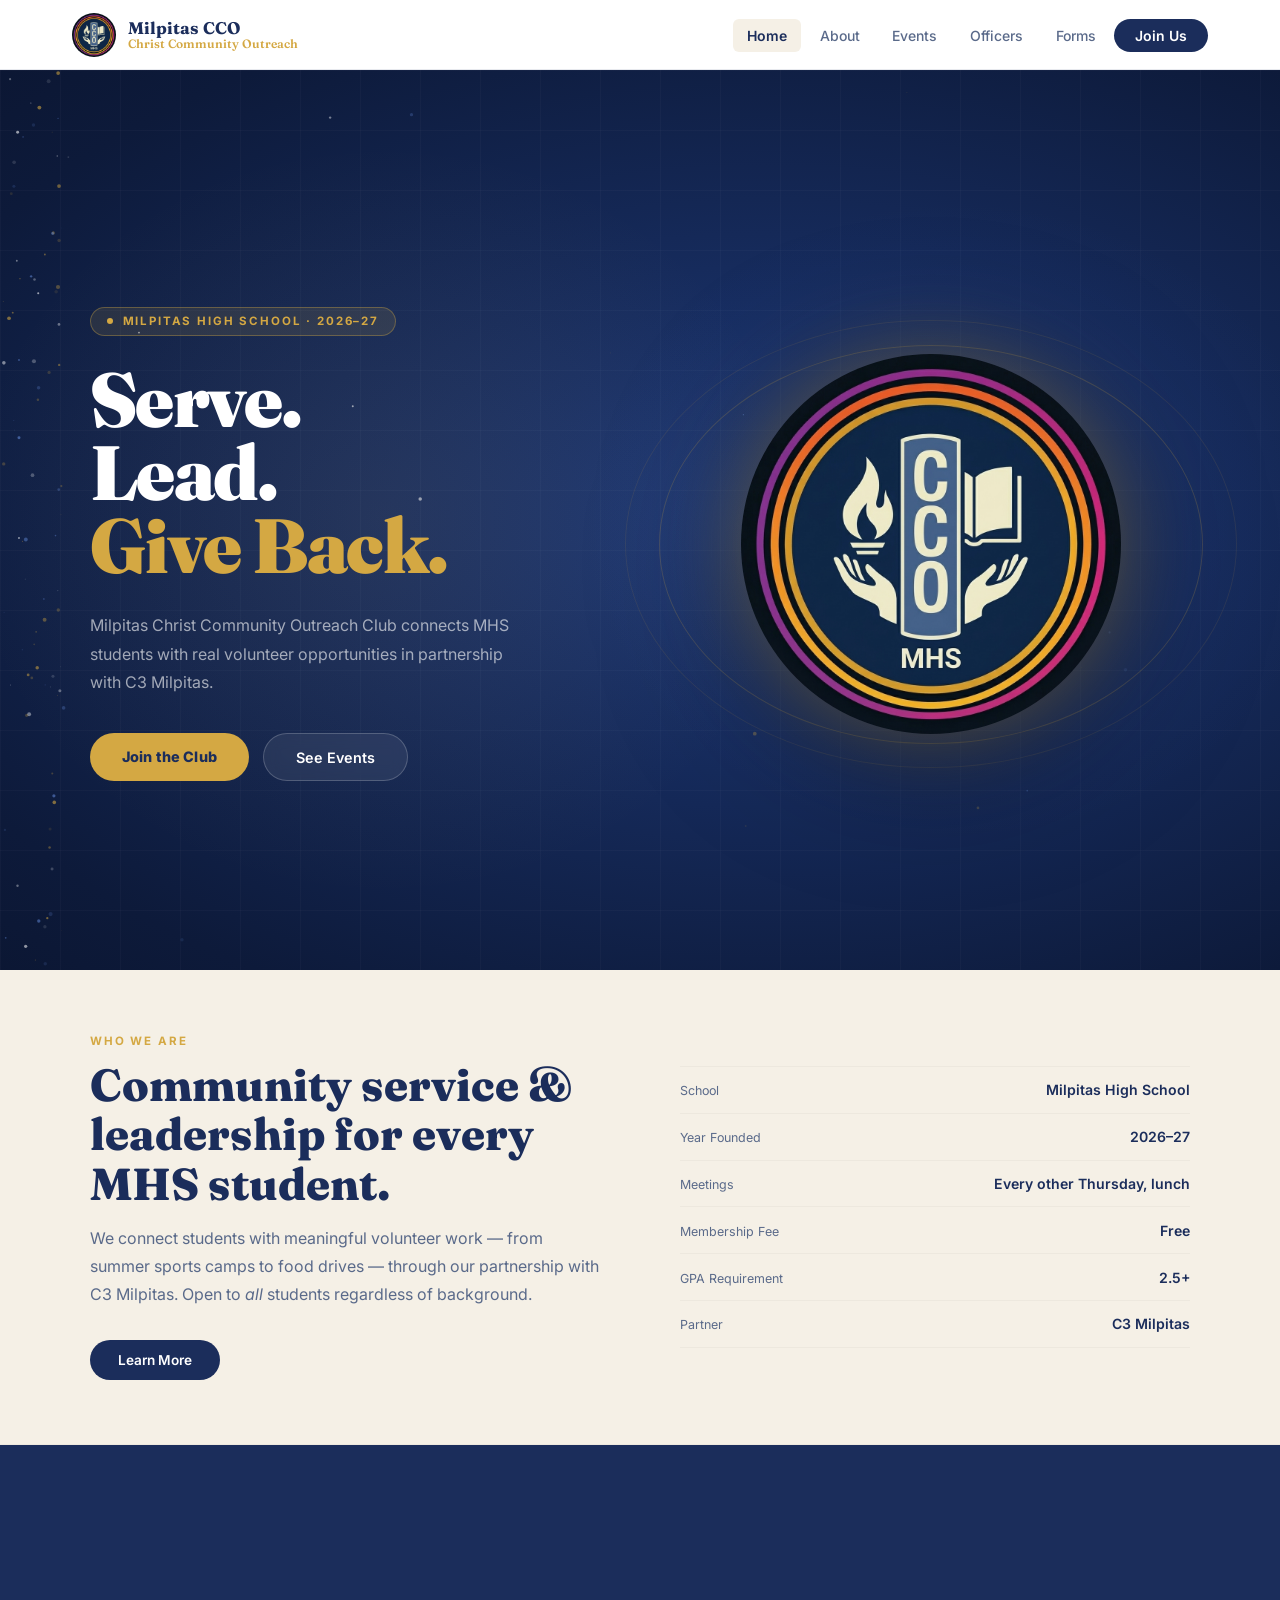
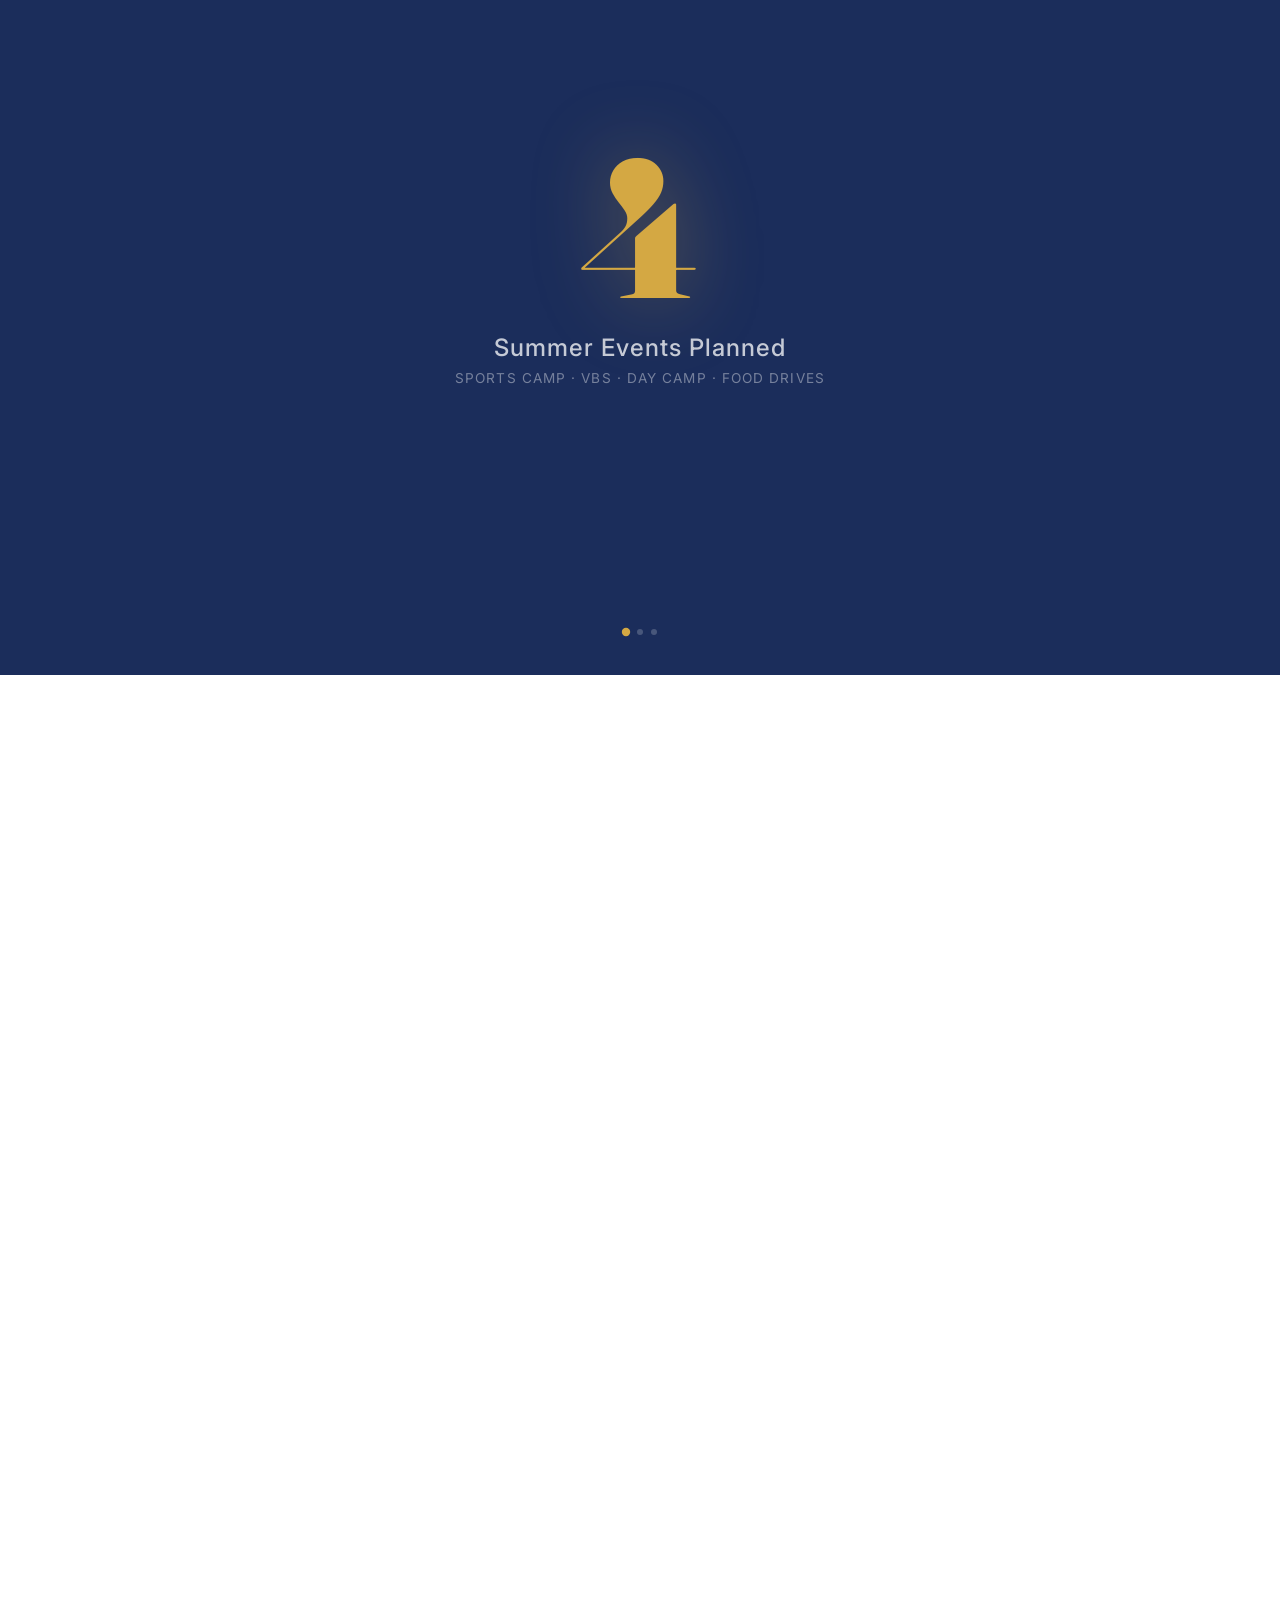
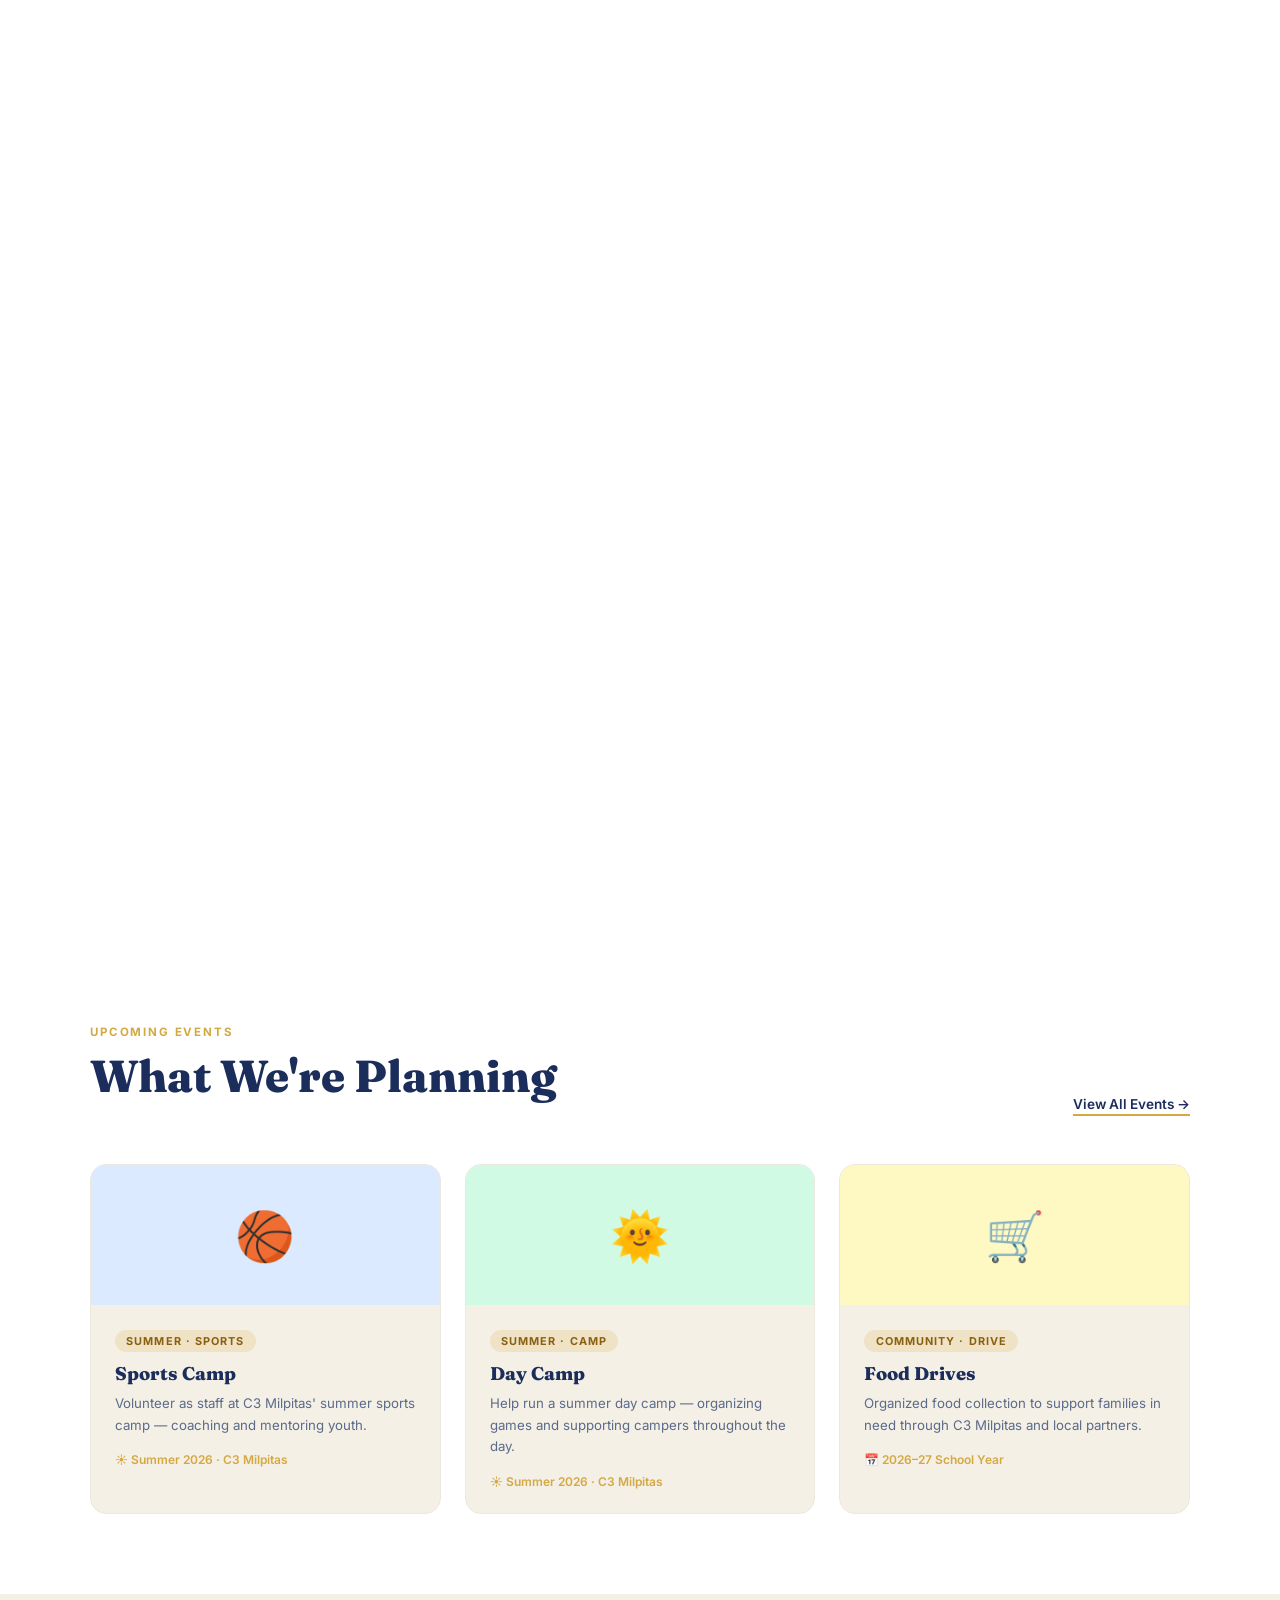
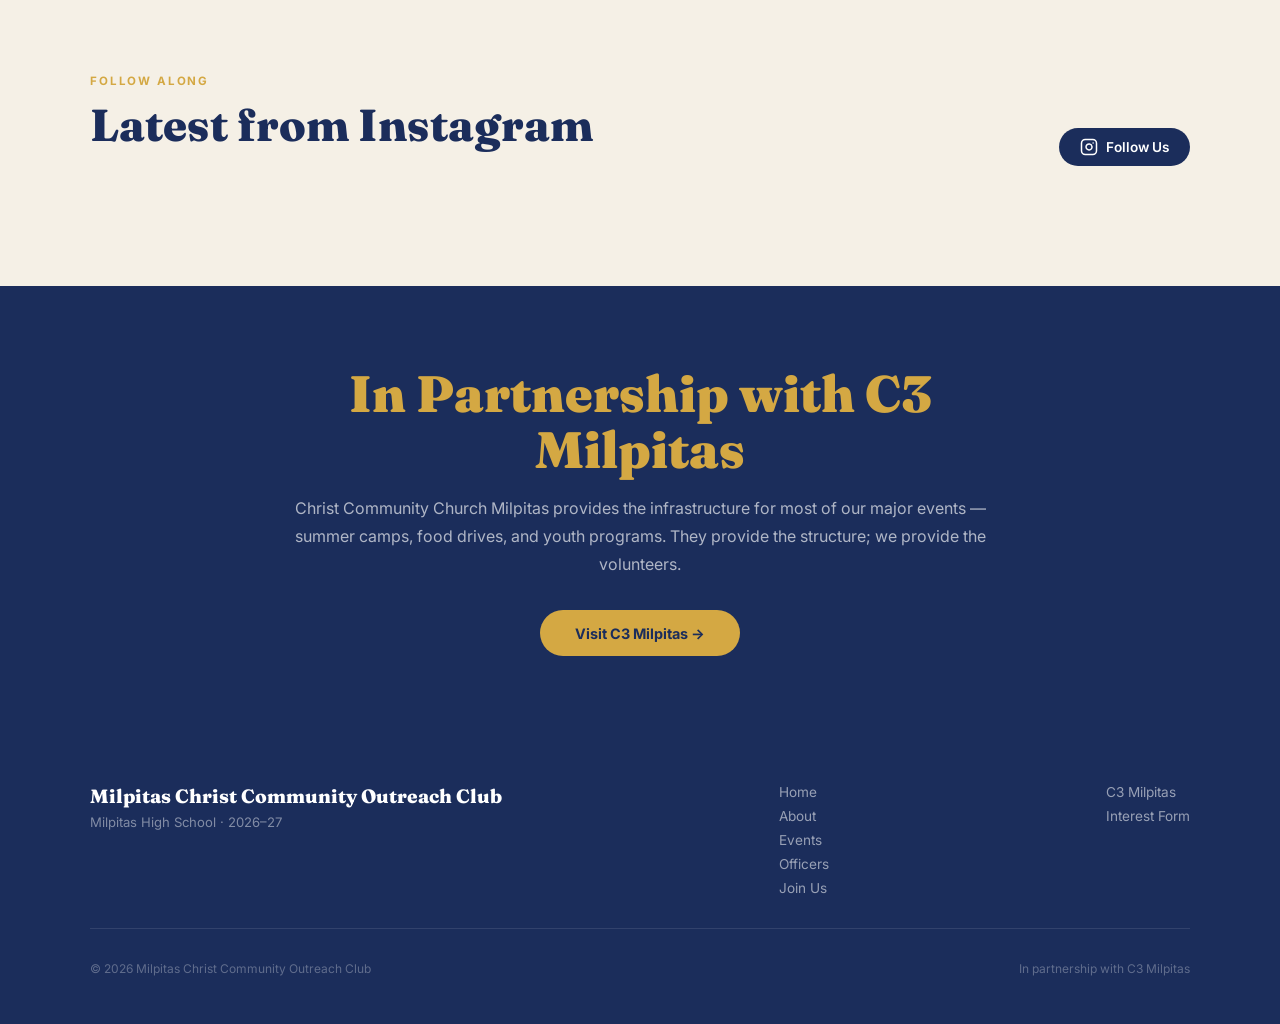
==== commit bc2677da: "Redesign hero: large centered logo with glow rings, float animation, mouse parallax, two-column layo" ====
--- a/index.html
+++ b/index.html
@@ -18,106 +18,146 @@
 /* ── HOME HERO ── */
 .home-hero {
   position: relative; min-height: 100vh;
-  display: flex; flex-direction: column; align-items: center; justify-content: center;
-  text-align: center; padding: 6rem 2rem 4rem; overflow: hidden;
-  background: linear-gradient(180deg, #1b2d5b 0%, #2a4a8a 55%, #3a6ab0 100%);
+  display: flex; align-items: center; justify-content: center;
+  padding: 8rem 2rem 5rem; overflow: hidden;
+  background: radial-gradient(ellipse 120% 100% at 60% 50%, #1e3a7a 0%, #0d1a3a 60%, #070e22 100%);
 }
 .hero-gradient-overlay {
   position: absolute; inset: 0;
   background:
-    radial-gradient(ellipse 80% 50% at 50% 30%, rgba(212,168,67,0.15) 0%, transparent 65%),
-    radial-gradient(ellipse 60% 60% at 80% 80%, rgba(27,45,91,0.4) 0%, transparent 60%);
+    radial-gradient(ellipse 55% 70% at 30% 50%, rgba(212,168,67,0.08) 0%, transparent 60%),
+    radial-gradient(ellipse 50% 60% at 75% 50%, rgba(100,140,255,0.07) 0%, transparent 60%);
   pointer-events: none;
 }
-/* subtle grid */
 .hero-grid {
   position: absolute; inset: 0;
-  background-image: linear-gradient(rgba(255,255,255,0.03) 1px, transparent 1px),
-                    linear-gradient(90deg, rgba(255,255,255,0.03) 1px, transparent 1px);
+  background-image: linear-gradient(rgba(255,255,255,0.025) 1px, transparent 1px),
+                    linear-gradient(90deg, rgba(255,255,255,0.025) 1px, transparent 1px);
   background-size: 60px 60px;
   pointer-events: none;
 }
-/* big logo watermark behind hero text */
-.hero-bg-logo {
-  position: absolute;
-  width: clamp(320px, 48vw, 700px);
-  height: auto;
-  right: -4vw;
-  top: 50%;
-  transform: translateY(-50%) rotate(18deg);
-  opacity: 0.09;
-  pointer-events: none;
-  user-select: none;
-  filter: drop-shadow(0 0 60px rgba(212,168,67,0.25));
-}
+
+/* two-column hero layout */
+.hero-inner {
+  position: relative; z-index: 2;
+  display: grid; grid-template-columns: 1fr 1fr;
+  gap: 4rem; align-items: center;
+  max-width: 1100px; width: 100%; margin: 0 auto;
+}
+
+/* left: text */
+.hero-text { text-align: left; }
 .hero-eyebrow {
   display: inline-flex; align-items: center; gap: 0.6rem;
-  background: rgba(212,168,67,0.15); border: 1px solid rgba(212,168,67,0.4);
+  background: rgba(212,168,67,0.12); border: 1px solid rgba(212,168,67,0.35);
   color: var(--gold); font-size: 0.72rem; font-weight: 700;
   letter-spacing: 0.16em; text-transform: uppercase;
   padding: 0.4rem 1rem; border-radius: 999px;
-  margin-bottom: 1.75rem; position: relative;
-}
-.hero-dot { width: 6px; height: 6px; border-radius: 50%; background: var(--gold); }
+  margin-bottom: 1.75rem;
+}
+.hero-dot { width: 6px; height: 6px; border-radius: 50%; background: var(--gold); flex-shrink:0; }
 .home-hero h1 {
   font-family: 'Fraunces', serif;
-  font-size: clamp(3.5rem, 9vw, 8rem);
-  font-weight: 900; line-height: 0.95; letter-spacing: -0.01em;
-  color: var(--gold);
-  text-shadow: 0 2px 0 rgba(0,0,0,0.2);
-  position: relative; margin-bottom: 0.25rem;
-}
-.home-hero h1 .line2 { color: #fff; display: block; font-style: italic; }
-.home-hero h1 .line3 { color: var(--gold); display: block; }
+  font-size: clamp(3.2rem, 6vw, 6.5rem);
+  font-weight: 900; line-height: 0.95; letter-spacing: -0.02em;
+  color: #fff;
+  margin-bottom: 0.2rem;
+}
+.home-hero h1 em { color: var(--gold); font-style: normal; display: block; }
 .hero-sub {
-  color: rgba(255,255,255,0.72); font-size: 1.05rem;
-  max-width: 520px; line-height: 1.75; margin: 1.75rem auto 0;
-  position: relative;
+  color: rgba(255,255,255,0.6); font-size: 1rem;
+  max-width: 440px; line-height: 1.8; margin: 1.75rem 0 0;
 }
 .hero-buttons {
-  display: flex; gap: 0.875rem; margin-top: 2.5rem;
-  justify-content: center; flex-wrap: wrap; position: relative;
-}
+  display: flex; gap: 0.875rem; margin-top: 2.25rem; flex-wrap: wrap;
+}
+.btn-gold-solid {
+  background: var(--gold); color: var(--navy);
+  font-size: 0.9rem; font-weight: 800;
+  padding: 0.9rem 2rem; border-radius: 999px;
+  text-decoration: none; transition: background 0.2s, transform 0.2s;
+  letter-spacing: 0.01em;
+}
+.btn-gold-solid:hover { background: var(--gold-lt); transform: translateY(-2px); }
+.btn-ghost-white {
+  background: rgba(255,255,255,0.07); color: #fff;
+  font-size: 0.9rem; font-weight: 600;
+  padding: 0.9rem 2rem; border-radius: 999px;
+  text-decoration: none; border: 1px solid rgba(255,255,255,0.2);
+  transition: background 0.2s, border-color 0.2s, transform 0.2s;
+  backdrop-filter: blur(8px);
+}
+.btn-ghost-white:hover { background: rgba(255,255,255,0.14); border-color: rgba(255,255,255,0.4); transform: translateY(-2px); }
 .btn-navy {
   background: var(--navy-d); color: #fff;
   font-size: 0.9rem; font-weight: 600;
   padding: 0.85rem 2rem; border-radius: 999px;
   text-decoration: none; transition: background 0.2s, transform 0.2s;
-  border: 2px solid transparent;
 }
 .btn-navy:hover { background: #0d1830; transform: translateY(-1px); }
-.btn-ghost-white {
-  background: rgba(255,255,255,0.12); color: #fff;
-  font-size: 0.9rem; font-weight: 600;
-  padding: 0.85rem 2rem; border-radius: 999px;
-  text-decoration: none; border: 2px solid rgba(255,255,255,0.3);
-  transition: background 0.2s, border-color 0.2s, transform 0.2s;
-  backdrop-filter: blur(8px);
-}
-.btn-ghost-white:hover { background: rgba(255,255,255,0.2); border-color: rgba(255,255,255,0.55); transform: translateY(-1px); }
-
-/* polaroid strip */
-.polaroid-strip {
-  position: relative; display: flex; gap: 1rem;
-  justify-content: center; align-items: flex-end;
-  margin-top: 4rem; pointer-events: none;
-}
-.polaroid {
-  background: #fff; padding: 0.6rem 0.6rem 1.8rem;
-  box-shadow: 0 8px 32px rgba(0,0,0,0.25);
-  width: 160px;
-}
-.polaroid:nth-child(1) { transform: rotate(-4deg) translateY(8px); }
-.polaroid:nth-child(2) { transform: rotate(1.5deg) translateY(-4px); }
-.polaroid:nth-child(3) { transform: rotate(-2deg) translateY(10px); }
-.polaroid:nth-child(4) { transform: rotate(3deg) translateY(6px); }
-.polaroid-img {
-  width: 100%; aspect-ratio: 1;
-  border-radius: 2px; overflow: hidden;
+
+/* right: logo showcase */
+.hero-logo-wrap {
   display: flex; align-items: center; justify-content: center;
-  font-size: 2.5rem;
-}
-.polaroid-label { font-size: 0.65rem; color: #888; text-align: center; margin-top: 0.5rem; font-family: 'Inter', sans-serif; }
+  position: relative;
+}
+/* outer glow rings */
+.hero-logo-wrap::before, .hero-logo-wrap::after {
+  content: ''; position: absolute; border-radius: 50%;
+  animation: ringPulse 3.5s ease-in-out infinite;
+}
+.hero-logo-wrap::before {
+  width: 105%; height: 105%;
+  border: 1px solid rgba(212,168,67,0.2);
+  animation-delay: 0s;
+}
+.hero-logo-wrap::after {
+  width: 118%; height: 118%;
+  border: 1px solid rgba(212,168,67,0.1);
+  animation-delay: 0.8s;
+}
+@keyframes ringPulse {
+  0%,100% { transform: scale(1); opacity: 0.6; }
+  50% { transform: scale(1.04); opacity: 1; }
+}
+.hero-logo-glow {
+  position: absolute;
+  width: 80%; height: 80%;
+  border-radius: 50%;
+  background: radial-gradient(ellipse at center, rgba(212,168,67,0.22) 0%, transparent 70%);
+  animation: glowPulse 3s ease-in-out infinite;
+  pointer-events: none;
+}
+@keyframes glowPulse {
+  0%,100% { transform: scale(0.95); opacity: 0.7; }
+  50% { transform: scale(1.08); opacity: 1; }
+}
+.hero-logo-main {
+  width: clamp(220px, 30vw, 380px);
+  height: auto;
+  border-radius: 50%;
+  position: relative; z-index: 2;
+  animation: floatLogo 5s ease-in-out infinite;
+  filter: drop-shadow(0 0 40px rgba(212,168,67,0.35)) drop-shadow(0 20px 60px rgba(0,0,0,0.5));
+  transition: filter 0.3s;
+}
+.hero-logo-main:hover {
+  filter: drop-shadow(0 0 60px rgba(212,168,67,0.6)) drop-shadow(0 20px 60px rgba(0,0,0,0.5));
+}
+@keyframes floatLogo {
+  0%,100% { transform: translateY(0px) rotate(-1deg); }
+  50% { transform: translateY(-14px) rotate(1deg); }
+}
+
+/* mobile: stack vertically */
+@media(max-width:800px){
+  .hero-inner { grid-template-columns: 1fr; text-align: center; gap: 3rem; }
+  .hero-text { text-align: center; }
+  .hero-sub { margin: 1.5rem auto 0; }
+  .hero-buttons { justify-content: center; }
+  .hero-logo-main { width: clamp(180px, 50vw, 260px); }
+}
+
 
 /* ── ABOUT STRIP ── */
 .about-strip {
@@ -276,35 +316,27 @@
     <canvas class="hero-canvas" id="heroCanvas"></canvas>
     <div class="hero-gradient-overlay"></div>
     <div class="hero-grid"></div>
-    <!-- Big tilted logo in background -->
-    <img src="logo.png" class="hero-bg-logo" alt="" aria-hidden="true"/>
-    <div class="hero-eyebrow"><span class="hero-dot"></span>Milpitas High School · 2026–27</div>
-    <h1>
-      Serve.
-      <span class="line2">Lead.</span>
-      <span class="line3">Give Back.</span>
-    </h1>
-    <p class="hero-sub">Milpitas Christ Community Outreach Club connects MHS students with real volunteer opportunities in partnership with C3 Milpitas.</p>
-    <div class="hero-buttons">
-      <a href="join.html" class="btn-navy">Join the Club</a>
-      <a href="events.html" class="btn-ghost-white">See What's Planned</a>
-    </div>
-    <div class="polaroid-strip">
-      <div class="polaroid">
-        <div class="polaroid-img" style="background:#dbeafe">🏀</div>
-        <div class="polaroid-label">Sports Camp</div>
-      </div>
-      <div class="polaroid">
-        <div class="polaroid-img" style="background:#d1fae5">🌞</div>
-        <div class="polaroid-label">Day Camp</div>
-      </div>
-      <div class="polaroid">
-        <div class="polaroid-img" style="background:#fef9c3">🛒</div>
-        <div class="polaroid-label">Food Drive</div>
-      </div>
-      <div class="polaroid">
-        <div class="polaroid-img" style="background:#fce7f3">🤝</div>
-        <div class="polaroid-label">Mentoring</div>
+
+    <div class="hero-inner">
+      <!-- LEFT: text -->
+      <div class="hero-text" id="heroText">
+        <div class="hero-eyebrow"><span class="hero-dot"></span>Milpitas High School · 2026–27</div>
+        <h1>
+          Serve.<br>
+          Lead.<br>
+          <em>Give Back.</em>
+        </h1>
+        <p class="hero-sub">Milpitas Christ Community Outreach Club connects MHS students with real volunteer opportunities in partnership with C3 Milpitas.</p>
+        <div class="hero-buttons">
+          <a href="join.html" class="btn-gold-solid">Join the Club</a>
+          <a href="events.html" class="btn-ghost-white">See Events</a>
+        </div>
+      </div>
+
+      <!-- RIGHT: logo -->
+      <div class="hero-logo-wrap" id="heroLogoWrap">
+        <div class="hero-logo-glow"></div>
+        <img src="logo.png" class="hero-logo-main" id="heroLogo" alt="Milpitas CCO Logo"/>
       </div>
     </div>
   </div>
@@ -546,12 +578,11 @@
   }
 })();
 
-/* ── MOUSE PARALLAX ON HERO CONTENT ── */
+/* ── MOUSE PARALLAX ON HERO ── */
 (function() {
   const hero = document.querySelector('.home-hero');
-  const logo = document.querySelector('.hero-bg-logo');
-  const h1 = document.querySelector('.home-hero h1');
-  const eyebrow = document.querySelector('.hero-eyebrow');
+  const logo = document.getElementById('heroLogo');
+  const text = document.getElementById('heroText');
   if (!hero) return;
 
   hero.addEventListener('mousemove', e => {
@@ -559,15 +590,12 @@
     const cx = rect.width / 2, cy = rect.height / 2;
     const dx = (e.clientX - rect.left - cx) / cx;
     const dy = (e.clientY - rect.top - cy) / cy;
-
-    if (logo) logo.style.transform = `translateY(-50%) rotate(18deg) translate(${dx*18}px, ${dy*18}px)`;
-    if (h1) h1.style.transform = `translate(${dx * -6}px, ${dy * -6}px)`;
-    if (eyebrow) eyebrow.style.transform = `translate(${dx * -10}px, ${dy * -10}px)`;
+    if (logo) logo.style.transform = `translateY(${-14 + dy*-8}px) rotate(${-1 + dx*2}deg) scale(1.02)`;
+    if (text) text.style.transform = `translate(${dx * -5}px, ${dy * -5}px)`;
   });
   hero.addEventListener('mouseleave', () => {
     if (logo) logo.style.transform = '';
-    if (h1) h1.style.transform = '';
-    if (eyebrow) eyebrow.style.transform = '';
+    if (text) text.style.transform = '';
   });
 })();
 
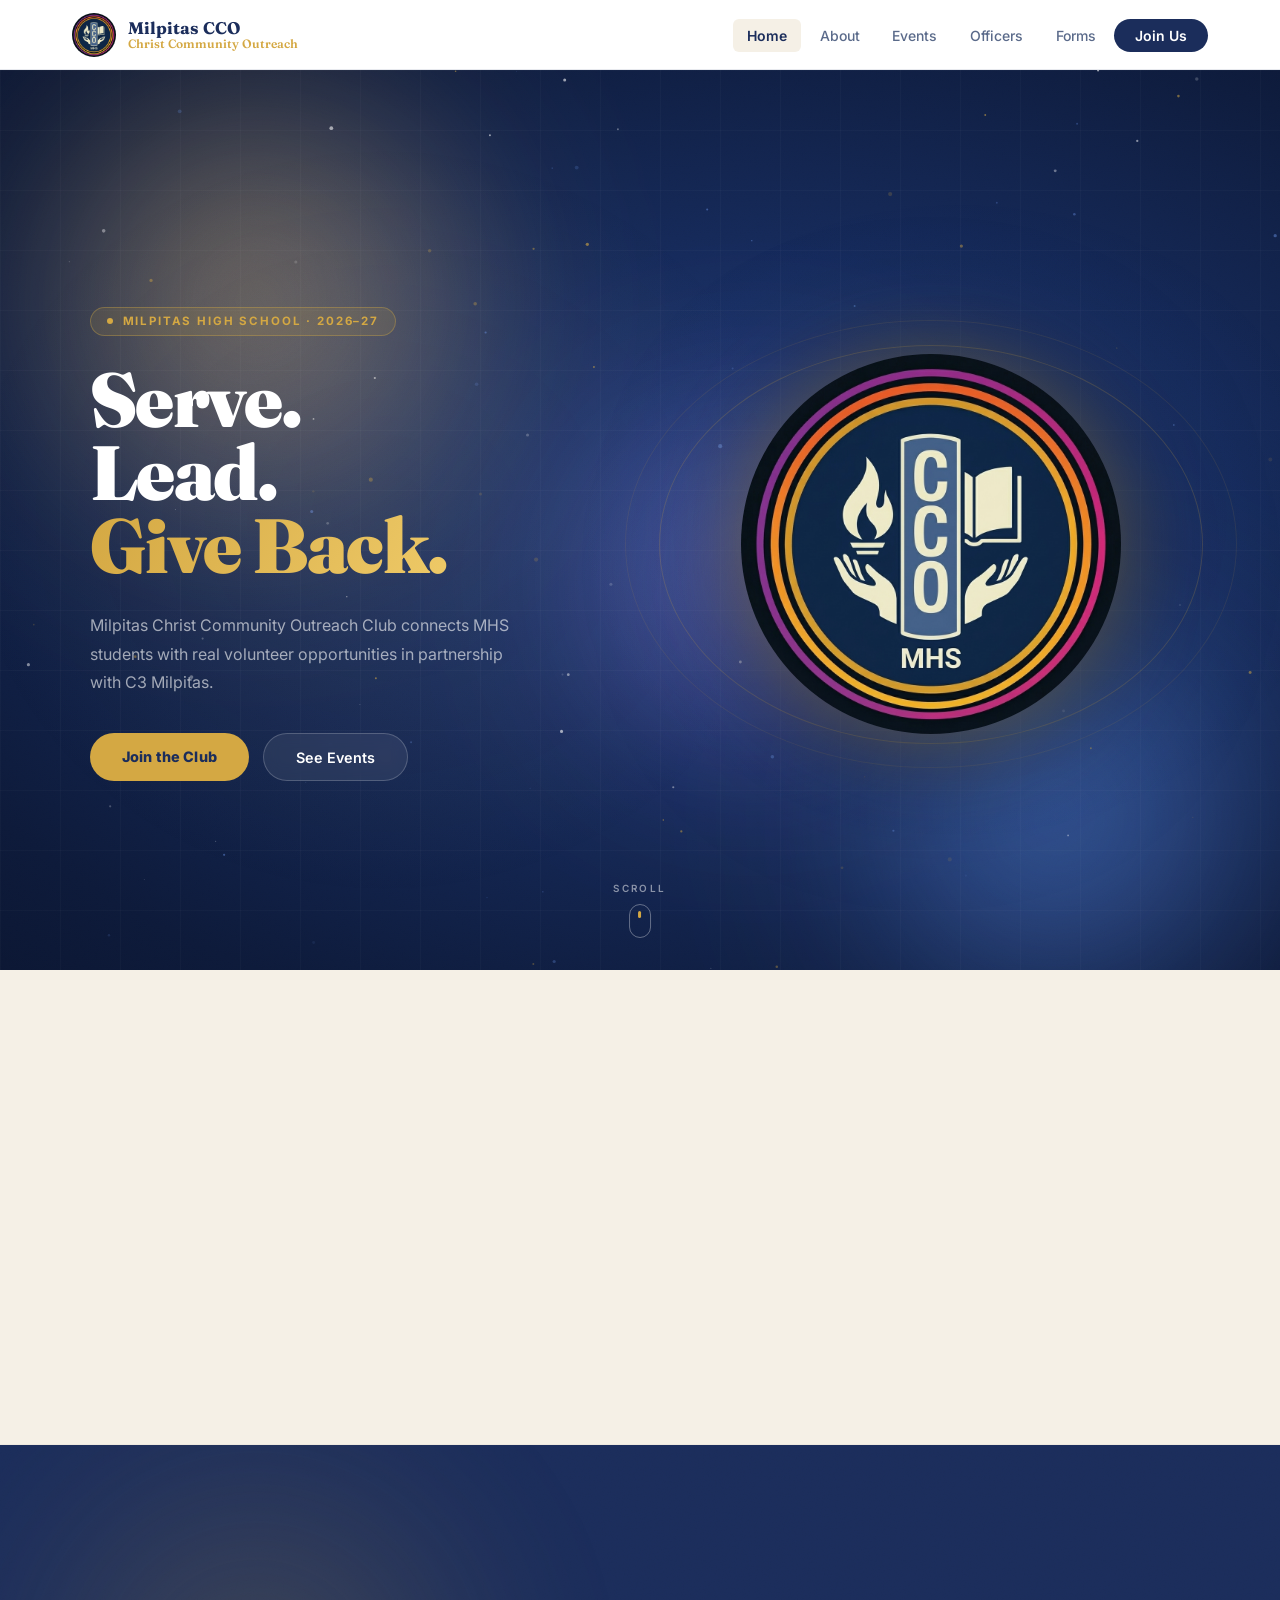
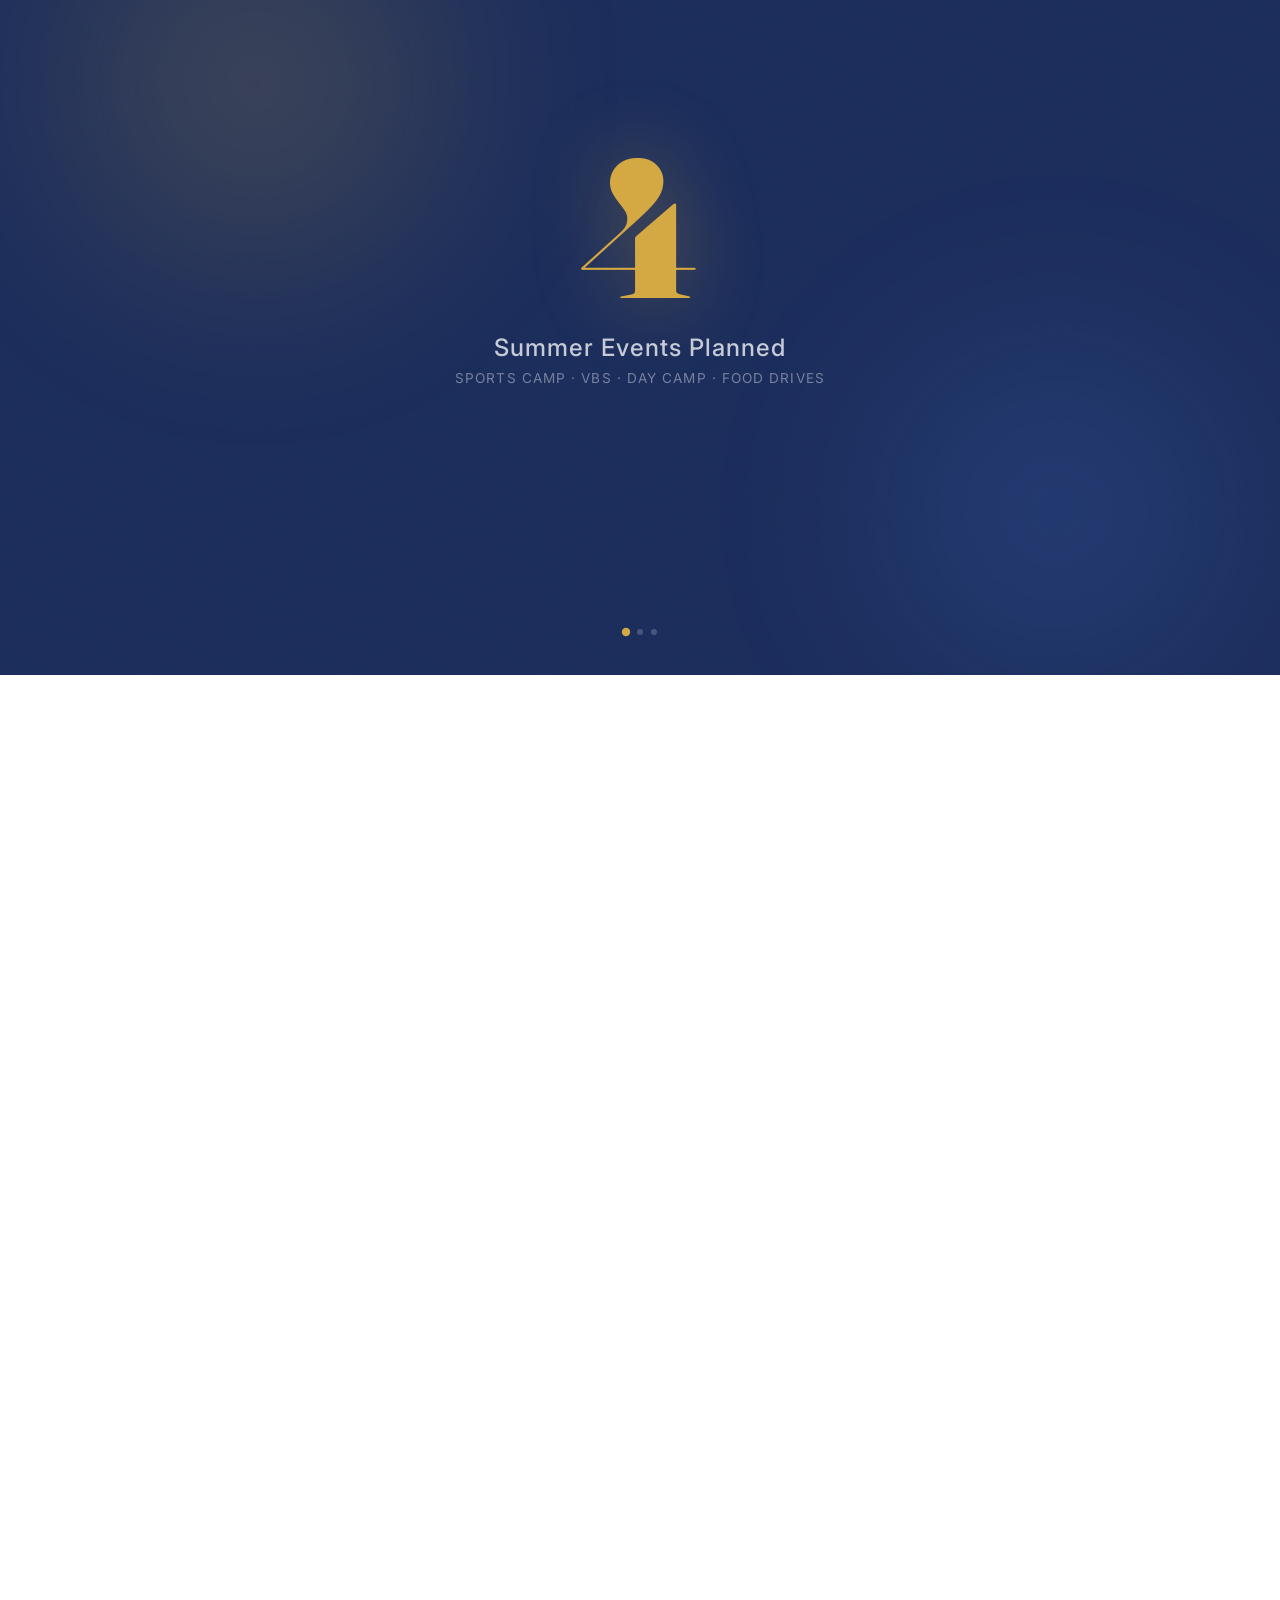
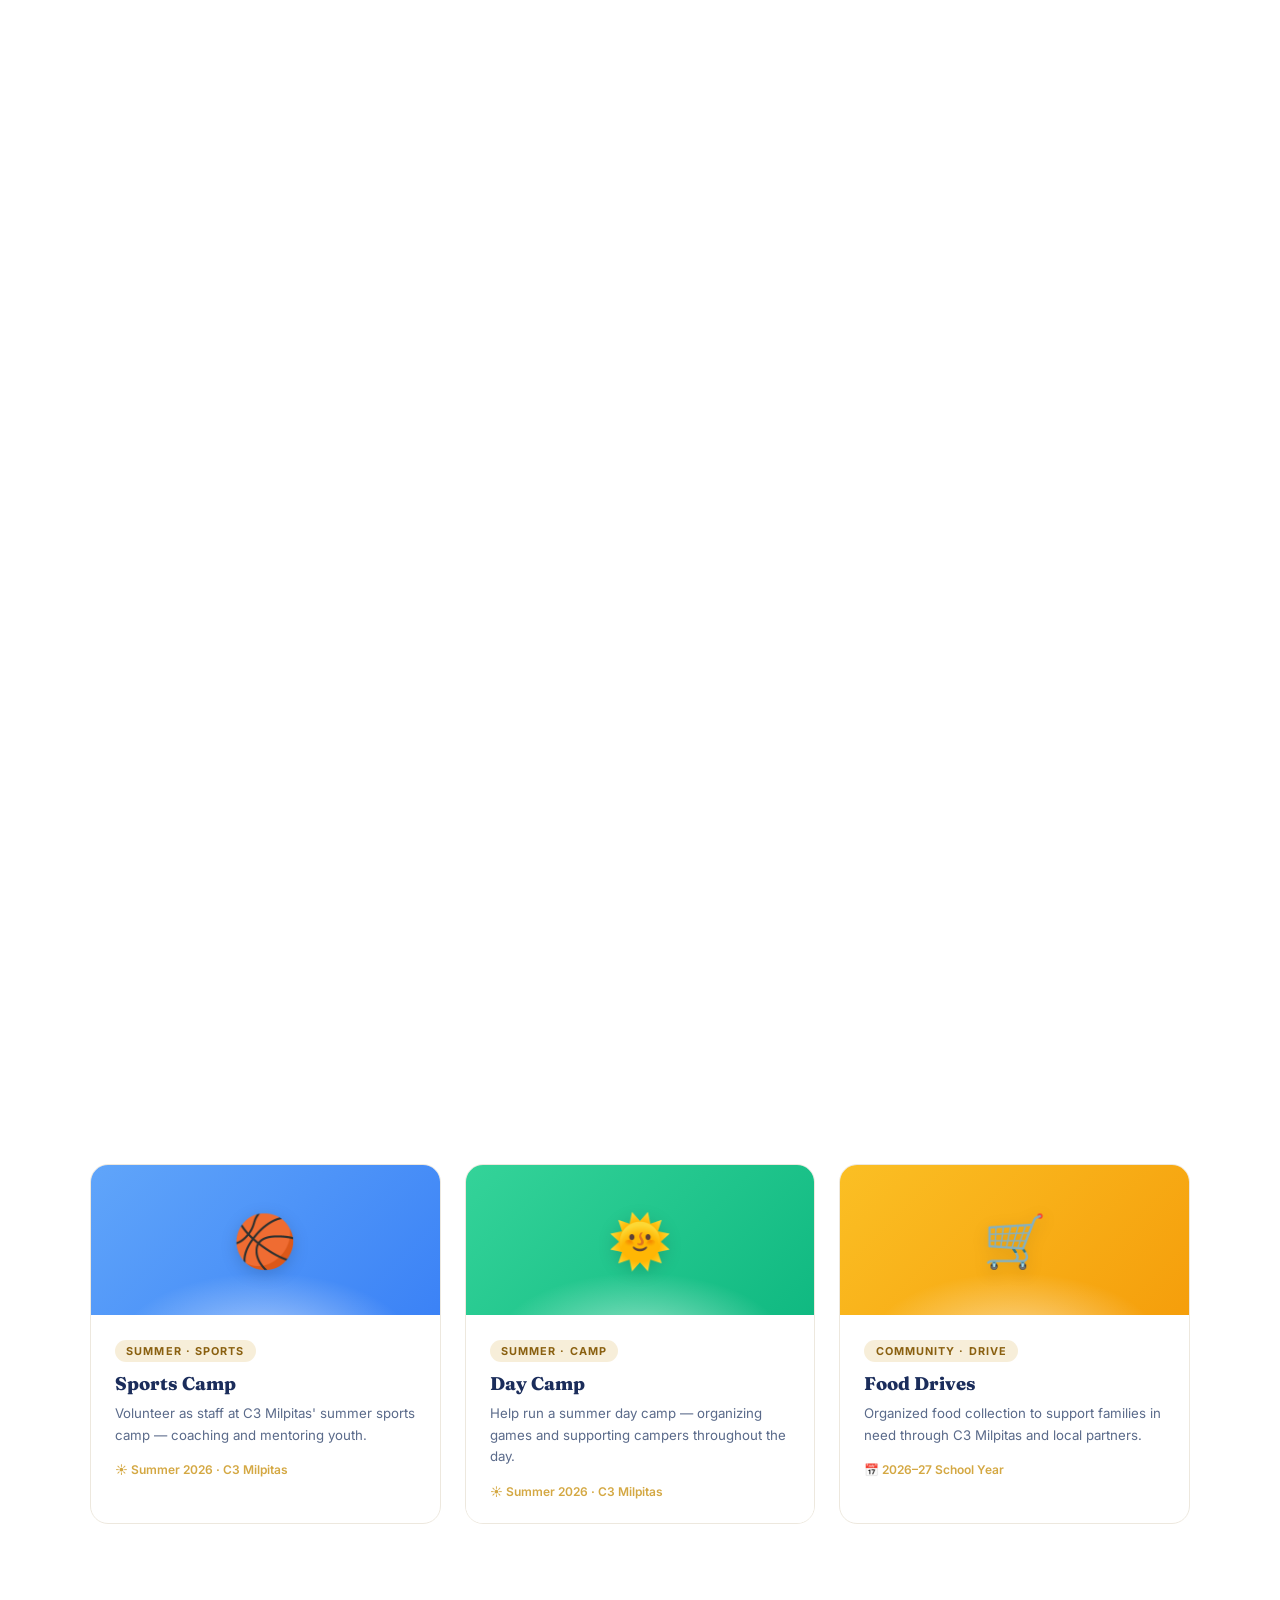
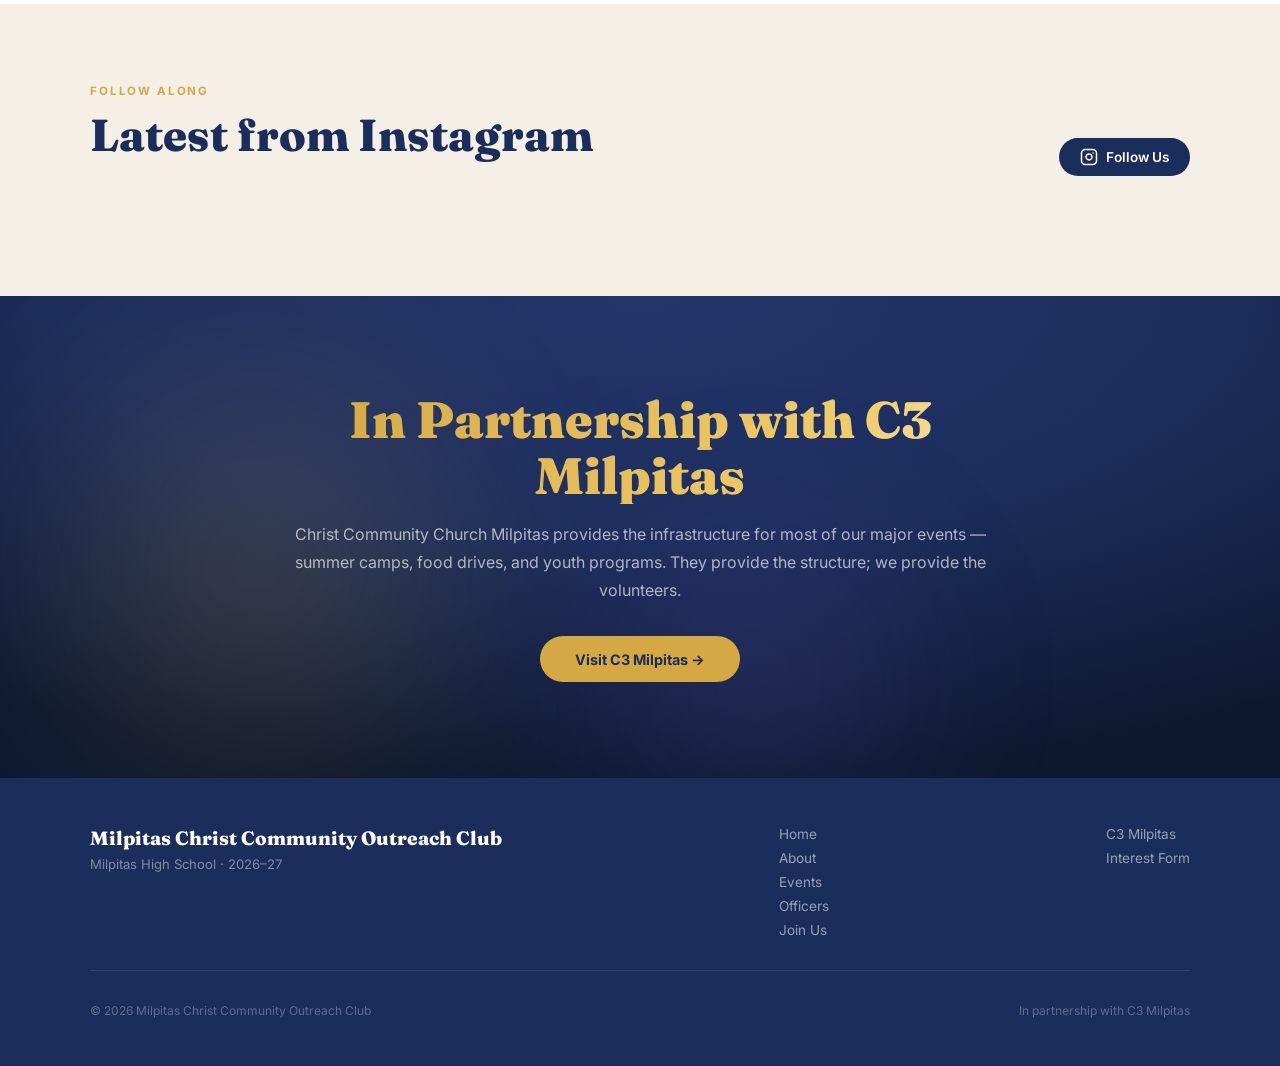
==== commit 67392e43: "Premium graphics: aurora mesh backgrounds, grain texture, gradient text, glow event cards with shine" ====
--- a/index.html
+++ b/index.html
@@ -149,6 +149,29 @@
   50% { transform: translateY(-14px) rotate(1deg); }
 }
 
+/* scroll cue */
+.scroll-cue {
+  position: absolute; bottom: 2rem; left: 50%; transform: translateX(-50%);
+  display: flex; flex-direction: column; align-items: center; gap: 0.6rem;
+  text-decoration: none; z-index: 3;
+  animation: cueBob 2.4s ease-in-out infinite;
+}
+.scroll-cue-text {
+  font-size: 0.62rem; letter-spacing: 0.25em; text-transform: uppercase;
+  color: rgba(255,255,255,0.5); font-weight: 600;
+}
+.scroll-cue-mouse {
+  width: 22px; height: 34px; border-radius: 12px;
+  border: 1.5px solid rgba(255,255,255,0.35);
+  display: flex; justify-content: center; padding-top: 6px;
+}
+.scroll-cue-wheel {
+  width: 3px; height: 7px; border-radius: 2px; background: var(--gold);
+  animation: wheel 1.6s ease-in-out infinite;
+}
+@keyframes wheel { 0%{opacity:0;transform:translateY(-4px)} 40%{opacity:1} 100%{opacity:0;transform:translateY(8px)} }
+@keyframes cueBob { 0%,100%{transform:translateX(-50%) translateY(0)} 50%{transform:translateX(-50%) translateY(6px)} }
+
 /* mobile: stack vertically */
 @media(max-width:800px){
   .hero-inner { grid-template-columns: 1fr; text-align: center; gap: 3rem; }
@@ -194,18 +217,33 @@
 .view-all { color: var(--navy); font-size: 0.85rem; font-weight: 600; text-decoration: none; border-bottom: 2px solid var(--gold); padding-bottom: 2px; }
 .cards-grid { display: grid; grid-template-columns: repeat(3,1fr); gap: 1.5rem; }
 .event-card {
-  background: var(--cream); border-radius: 16px;
+  background: var(--white); border-radius: 18px;
   overflow: hidden;
-  transition: transform 0.25s, box-shadow 0.25s;
+  transition: transform 0.3s cubic-bezier(.16,1,.3,1), box-shadow 0.3s;
   border: 1px solid var(--cream2);
-}
-.event-card:hover { transform: translateY(-6px); box-shadow: 0 20px 48px rgba(27,45,91,0.12); }
+  position: relative;
+}
+.event-card:hover { transform: translateY(-8px); box-shadow: 0 28px 60px rgba(27,45,91,0.18); border-color: rgba(212,168,67,0.35); }
 .event-card-color {
-  height: 140px;
+  height: 150px;
   display: flex; align-items: center; justify-content: center;
-  font-size: 3rem;
-}
-.event-card-body { padding: 1.5rem; }
+  font-size: 3.2rem;
+  position: relative; overflow: hidden;
+}
+/* radial glow + shine on color block */
+.event-card-color::before {
+  content: ''; position: absolute; inset: 0;
+  background: radial-gradient(ellipse 70% 80% at 50% 120%, rgba(255,255,255,0.55), transparent 60%);
+}
+.event-card-color::after {
+  content: ''; position: absolute; top: 0; left: -120%;
+  width: 60%; height: 100%; transform: skewX(-20deg);
+  background: linear-gradient(90deg, transparent, rgba(255,255,255,0.5), transparent);
+  transition: left 0.6s;
+}
+.event-card:hover .event-card-color::after { left: 160%; }
+.event-card-color span { position: relative; z-index: 1; filter: drop-shadow(0 4px 8px rgba(0,0,0,0.15)); }
+.event-card-body { padding: 1.5rem; position: relative; z-index: 2; background: var(--white); }
 .event-tag {
   display: inline-block;
   background: rgba(212,168,67,0.2); color: #8a6010;
@@ -218,9 +256,11 @@
 
 /* ── PARTNER BANNER ── */
 .partner-banner {
-  background: var(--navy); padding: 5rem 2rem; text-align: center;
-}
-.partner-banner-inner { max-width: 700px; margin: 0 auto; }
+  background: radial-gradient(ellipse 90% 100% at 50% 0%, #21356b 0%, var(--navy) 50%, #0d1830 100%);
+  padding: 6rem 2rem; text-align: center;
+  position: relative; overflow: hidden;
+}
+.partner-banner-inner { max-width: 700px; margin: 0 auto; position: relative; z-index: 2; }
 .partner-banner h2 {
   font-family: 'Fraunces', serif;
   font-size: clamp(2rem, 4vw, 3.2rem);
@@ -313,9 +353,15 @@
 
   <!-- HERO -->
   <div class="home-hero">
+    <div class="aurora-bg">
+      <div class="aurora-blob b1"></div>
+      <div class="aurora-blob b2"></div>
+      <div class="aurora-blob b3"></div>
+    </div>
     <canvas class="hero-canvas" id="heroCanvas"></canvas>
     <div class="hero-gradient-overlay"></div>
     <div class="hero-grid"></div>
+    <div class="grain"></div>
 
     <div class="hero-inner">
       <!-- LEFT: text -->
@@ -324,7 +370,7 @@
         <h1>
           Serve.<br>
           Lead.<br>
-          <em>Give Back.</em>
+          <em class="gradient-text">Give Back.</em>
         </h1>
         <p class="hero-sub">Milpitas Christ Community Outreach Club connects MHS students with real volunteer opportunities in partnership with C3 Milpitas.</p>
         <div class="hero-buttons">
@@ -339,10 +385,15 @@
         <img src="logo.png" class="hero-logo-main" id="heroLogo" alt="Milpitas CCO Logo"/>
       </div>
     </div>
+
+    <a href="#aboutAnchor" class="scroll-cue" aria-label="Scroll down">
+      <span class="scroll-cue-text">Scroll</span>
+      <span class="scroll-cue-mouse"><span class="scroll-cue-wheel"></span></span>
+    </a>
   </div>
 
   <!-- ABOUT STRIP -->
-  <div class="about-strip">
+  <div class="about-strip" id="aboutAnchor">
     <div class="about-strip-inner">
       <div class="about-strip-text reveal">
         <div class="section-label">Who We Are</div>
@@ -364,6 +415,11 @@
   <!-- SCROLLYTELLING STATS -->
   <div class="scrolly-section" id="scrollySection">
     <div class="scrolly-sticky" id="scrollySticky">
+      <div class="aurora-bg" style="opacity:0.4">
+        <div class="aurora-blob b1"></div>
+        <div class="aurora-blob b2"></div>
+      </div>
+      <div class="grain"></div>
       <div class="scrolly-panel active" id="panel0">
         <div class="scrolly-num">4</div>
         <div class="scrolly-label">Summer Events Planned</div>
@@ -398,8 +454,8 @@
         <a href="events.html" class="view-all">View All Events →</a>
       </div>
       <div class="cards-grid">
-        <div class="event-card reveal reveal-delay-1">
-          <div class="event-card-color" style="background:#dbeafe">🏀</div>
+        <div class="event-card spotlight reveal reveal-delay-1">
+          <div class="event-card-color" style="background:linear-gradient(135deg,#60a5fa,#3b82f6)"><span>🏀</span></div>
           <div class="event-card-body">
             <div class="event-tag">Summer · Sports</div>
             <div class="event-card-title">Sports Camp</div>
@@ -407,8 +463,8 @@
             <div class="event-card-when">☀ Summer 2026 · C3 Milpitas</div>
           </div>
         </div>
-        <div class="event-card reveal reveal-delay-2">
-          <div class="event-card-color" style="background:#d1fae5">🌞</div>
+        <div class="event-card spotlight reveal reveal-delay-2">
+          <div class="event-card-color" style="background:linear-gradient(135deg,#34d399,#10b981)"><span>🌞</span></div>
           <div class="event-card-body">
             <div class="event-tag">Summer · Camp</div>
             <div class="event-card-title">Day Camp</div>
@@ -416,8 +472,8 @@
             <div class="event-card-when">☀ Summer 2026 · C3 Milpitas</div>
           </div>
         </div>
-        <div class="event-card reveal reveal-delay-3">
-          <div class="event-card-color" style="background:#fef9c3">🛒</div>
+        <div class="event-card spotlight reveal reveal-delay-3">
+          <div class="event-card-color" style="background:linear-gradient(135deg,#fbbf24,#f59e0b)"><span>🛒</span></div>
           <div class="event-card-body">
             <div class="event-tag">Community · Drive</div>
             <div class="event-card-title">Food Drives</div>
@@ -467,8 +523,13 @@
 
   <!-- PARTNER BANNER -->
   <div class="partner-banner">
+    <div class="aurora-bg" style="opacity:0.35">
+      <div class="aurora-blob b1"></div>
+      <div class="aurora-blob b3"></div>
+    </div>
+    <div class="grain"></div>
     <div class="partner-banner-inner reveal">
-      <h2>In Partnership with C3 Milpitas</h2>
+      <h2 class="gradient-text">In Partnership with C3 Milpitas</h2>
       <p>Christ Community Church Milpitas provides the infrastructure for most of our major events — summer camps, food drives, and youth programs. They provide the structure; we provide the volunteers.</p>
       <a href="https://c3milpitas.org" target="_blank" rel="noopener" class="btn-gold">Visit C3 Milpitas →</a>
     </div>
@@ -606,6 +667,22 @@
   const panels = document.querySelectorAll('.scrolly-panel');
   const dots = document.querySelectorAll('.scrolly-dot');
   const total = panels.length;
+  let current = -1;
+
+  function countUp(el) {
+    const raw = el.dataset.val || el.textContent.trim();
+    el.dataset.val = raw;
+    const prefix = raw.replace(/[0-9].*/, '');           // "$" or ""
+    const target = parseInt(raw.replace(/[^0-9]/g, ''), 10) || 0;
+    const dur = 900; const start = performance.now();
+    function tick(now) {
+      const p = Math.min(1, (now - start) / dur);
+      const eased = 1 - Math.pow(1 - p, 3);
+      el.textContent = prefix + Math.round(target * eased);
+      if (p < 1) requestAnimationFrame(tick);
+    }
+    requestAnimationFrame(tick);
+  }
 
   function update() {
     const rect = section.getBoundingClientRect();
@@ -614,9 +691,26 @@
 
     panels.forEach((p, i) => p.classList.toggle('active', i === idx));
     dots.forEach((d, i) => d.classList.toggle('active', i === idx));
+
+    if (idx !== current) {
+      current = idx;
+      const num = panels[idx].querySelector('.scrolly-num');
+      if (num) countUp(num);
+    }
   }
   window.addEventListener('scroll', update, { passive: true });
   update();
+})();
+
+/* ── SPOTLIGHT CURSOR TRACKING ── */
+(function() {
+  document.querySelectorAll('.spotlight').forEach(card => {
+    card.addEventListener('mousemove', e => {
+      const r = card.getBoundingClientRect();
+      card.style.setProperty('--mx', ((e.clientX - r.left) / r.width * 100) + '%');
+      card.style.setProperty('--my', ((e.clientY - r.top) / r.height * 100) + '%');
+    });
+  });
 })();
 </script>
 <script async src="https://www.instagram.com/embed.js" onload="if(window.instgrm) window.instgrm.Embeds.process();"></script>
--- a/nav.css
+++ b/nav.css
@@ -107,24 +107,35 @@
 
 /* ── HERO SHARED ── */
 .page-hero {
-  background: linear-gradient(160deg, var(--navy) 0%, #2a4a8a 100%);
-  padding: 5rem 2rem 4rem;
+  background: radial-gradient(ellipse 100% 120% at 50% 0%, #21356b 0%, var(--navy) 45%, #0c1730 100%);
+  padding: 6.5rem 2rem 5rem;
   text-align: center;
   position: relative; overflow: hidden;
 }
 .page-hero::before {
   content: ''; position: absolute; inset: 0;
-  background: radial-gradient(ellipse 70% 60% at 50% 50%, rgba(212,168,67,0.12) 0%, transparent 70%);
-}
+  background:
+    radial-gradient(ellipse 50% 60% at 25% 30%, rgba(212,168,67,0.14) 0%, transparent 60%),
+    radial-gradient(ellipse 50% 60% at 78% 70%, rgba(79,123,224,0.13) 0%, transparent 60%);
+  animation: heroBreathe 9s ease-in-out infinite;
+}
+@keyframes heroBreathe { 0%,100%{opacity:0.7} 50%{opacity:1} }
+.page-hero::after {
+  content: ''; position: absolute; inset: 0; pointer-events: none;
+  opacity: 0.05; mix-blend-mode: overlay;
+  background-image: url("data:image/svg+xml,%3Csvg xmlns='http://www.w3.org/2000/svg' width='200' height='200'%3E%3Cfilter id='n'%3E%3CfeTurbulence type='fractalNoise' baseFrequency='0.85' numOctaves='3'/%3E%3C/filter%3E%3Crect width='100%25' height='100%25' filter='url(%23n)'/%3E%3C/svg%3E");
+}
+.page-hero > * { position: relative; z-index: 2; }
 .page-hero h1 {
   font-family: 'Fraunces', serif;
-  font-size: clamp(2.5rem, 5vw, 4rem);
+  font-size: clamp(2.5rem, 5vw, 4.2rem);
   font-weight: 900; color: var(--gold);
   position: relative; line-height: 1.05;
+  text-shadow: 0 4px 30px rgba(212,168,67,0.25);
 }
 .page-hero p {
   color: rgba(255,255,255,0.75); font-size: 1.05rem;
-  max-width: 500px; margin: 1rem auto 0;
+  max-width: 500px; margin: 1.1rem auto 0;
   line-height: 1.7; position: relative;
 }
 
@@ -219,6 +230,7 @@
 .scrolly-panel {
   position: absolute;
   inset: 0;
+  z-index: 2;
   display: flex;
   align-items: center;
   justify-content: center;
@@ -264,6 +276,7 @@
   transform: translateX(-50%);
   display: flex;
   gap: 0.5rem;
+  z-index: 3;
 }
 .scrolly-dot {
   width: 6px; height: 6px; border-radius: 50%;
@@ -289,6 +302,79 @@
   box-shadow: 0 0 10px rgba(212,168,67,0.6);
 }
 
+/* ════════════════════════════════════════
+   PREMIUM GRAPHICS LAYER
+   ════════════════════════════════════════ */
+
+/* ── ANIMATED AURORA / MESH BACKGROUND ── */
+.aurora-bg { position: absolute; inset: 0; overflow: hidden; pointer-events: none; }
+.aurora-blob {
+  position: absolute; border-radius: 50%;
+  filter: blur(70px); opacity: 0.55;
+  mix-blend-mode: screen;
+  will-change: transform;
+}
+.aurora-blob.b1 { width: 50vw; height: 50vw; background: radial-gradient(circle, #d4a843, transparent 65%); top: -10%; left: -5%; animation: drift1 22s ease-in-out infinite; }
+.aurora-blob.b2 { width: 45vw; height: 45vw; background: radial-gradient(circle, #4f7be0, transparent 65%); bottom: -15%; right: -5%; animation: drift2 26s ease-in-out infinite; }
+.aurora-blob.b3 { width: 38vw; height: 38vw; background: radial-gradient(circle, #7b5fd4, transparent 65%); top: 30%; left: 40%; animation: drift3 30s ease-in-out infinite; }
+@keyframes drift1 { 0%,100%{transform:translate(0,0) scale(1)} 33%{transform:translate(12vw,8vh) scale(1.15)} 66%{transform:translate(-6vw,14vh) scale(0.9)} }
+@keyframes drift2 { 0%,100%{transform:translate(0,0) scale(1)} 33%{transform:translate(-14vw,-6vh) scale(1.1)} 66%{transform:translate(8vw,-12vh) scale(0.95)} }
+@keyframes drift3 { 0%,100%{transform:translate(0,0) scale(1)} 50%{transform:translate(-18vw,6vh) scale(1.2)} }
+
+/* ── GRAIN / NOISE TEXTURE ── */
+.grain {
+  position: absolute; inset: 0; pointer-events: none; z-index: 1;
+  opacity: 0.04; mix-blend-mode: overlay;
+  background-image: url("data:image/svg+xml,%3Csvg xmlns='http://www.w3.org/2000/svg' width='200' height='200'%3E%3Cfilter id='n'%3E%3CfeTurbulence type='fractalNoise' baseFrequency='0.85' numOctaves='3' stitchTiles='stitch'/%3E%3C/filter%3E%3Crect width='100%25' height='100%25' filter='url(%23n)'/%3E%3C/svg%3E");
+}
+
+/* ── GRADIENT TEXT ── */
+.gradient-text {
+  background: linear-gradient(120deg, #d4a843 0%, #f0cc6a 40%, #fff 60%, #f0cc6a 80%, #d4a843 100%);
+  background-size: 200% auto;
+  -webkit-background-clip: text; background-clip: text;
+  -webkit-text-fill-color: transparent; color: transparent;
+  animation: shimmer 6s linear infinite;
+}
+@keyframes shimmer { to { background-position: 200% center; } }
+
+/* ── SPOTLIGHT GLOW CARD (cursor-tracking) ── */
+.spotlight {
+  position: relative; overflow: hidden;
+}
+.spotlight::before {
+  content: ''; position: absolute; inset: 0;
+  background: radial-gradient(320px circle at var(--mx,50%) var(--my,50%), rgba(212,168,67,0.13), transparent 60%);
+  opacity: 0; transition: opacity 0.35s; pointer-events: none; z-index: 1;
+}
+.spotlight:hover::before { opacity: 1; }
+
+/* ── GRADIENT BORDER WRAP ── */
+.grad-border {
+  position: relative; border-radius: 18px;
+  background: var(--white);
+}
+.grad-border::after {
+  content: ''; position: absolute; inset: 0; padding: 1px; border-radius: inherit;
+  background: linear-gradient(135deg, rgba(212,168,67,0.5), rgba(79,123,224,0.25), transparent 60%);
+  -webkit-mask: linear-gradient(#fff 0 0) content-box, linear-gradient(#fff 0 0);
+  -webkit-mask-composite: xor; mask-composite: exclude;
+  pointer-events: none;
+}
+
+/* ── SECTION DIVIDER GLOW ── */
+.divider-glow {
+  height: 1px; border: none; max-width: 1100px; margin: 0 auto;
+  background: linear-gradient(90deg, transparent, rgba(212,168,67,0.5), transparent);
+}
+
+/* reduce-motion respect */
+@media (prefers-reduced-motion: reduce) {
+  .aurora-blob, .gradient-text, .hero-logo-main, .hero-logo-glow,
+  .hero-logo-wrap::before, .hero-logo-wrap::after { animation: none !important; }
+  html { scroll-behavior: auto; }
+}
+
 /* ── RESPONSIVE ── */
 @media (max-width: 768px) {
   .nav-links { display: none; }
